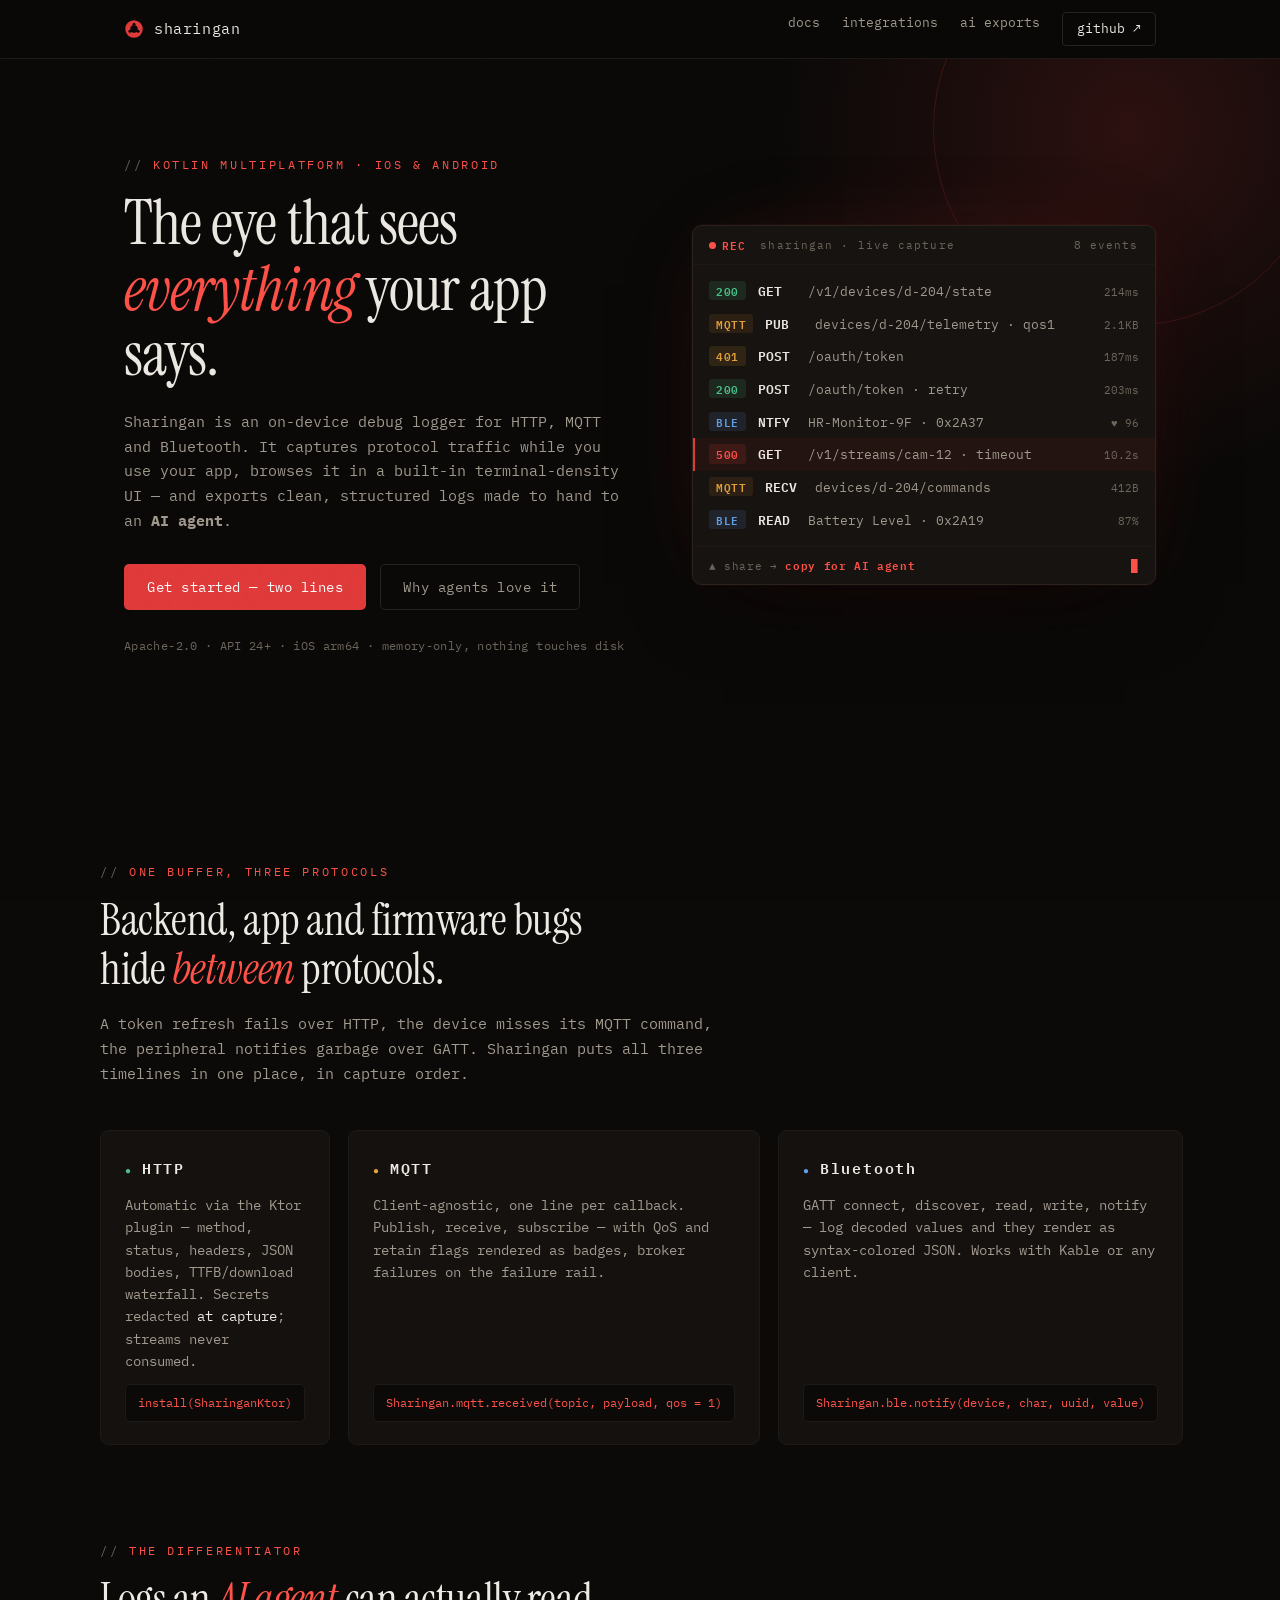
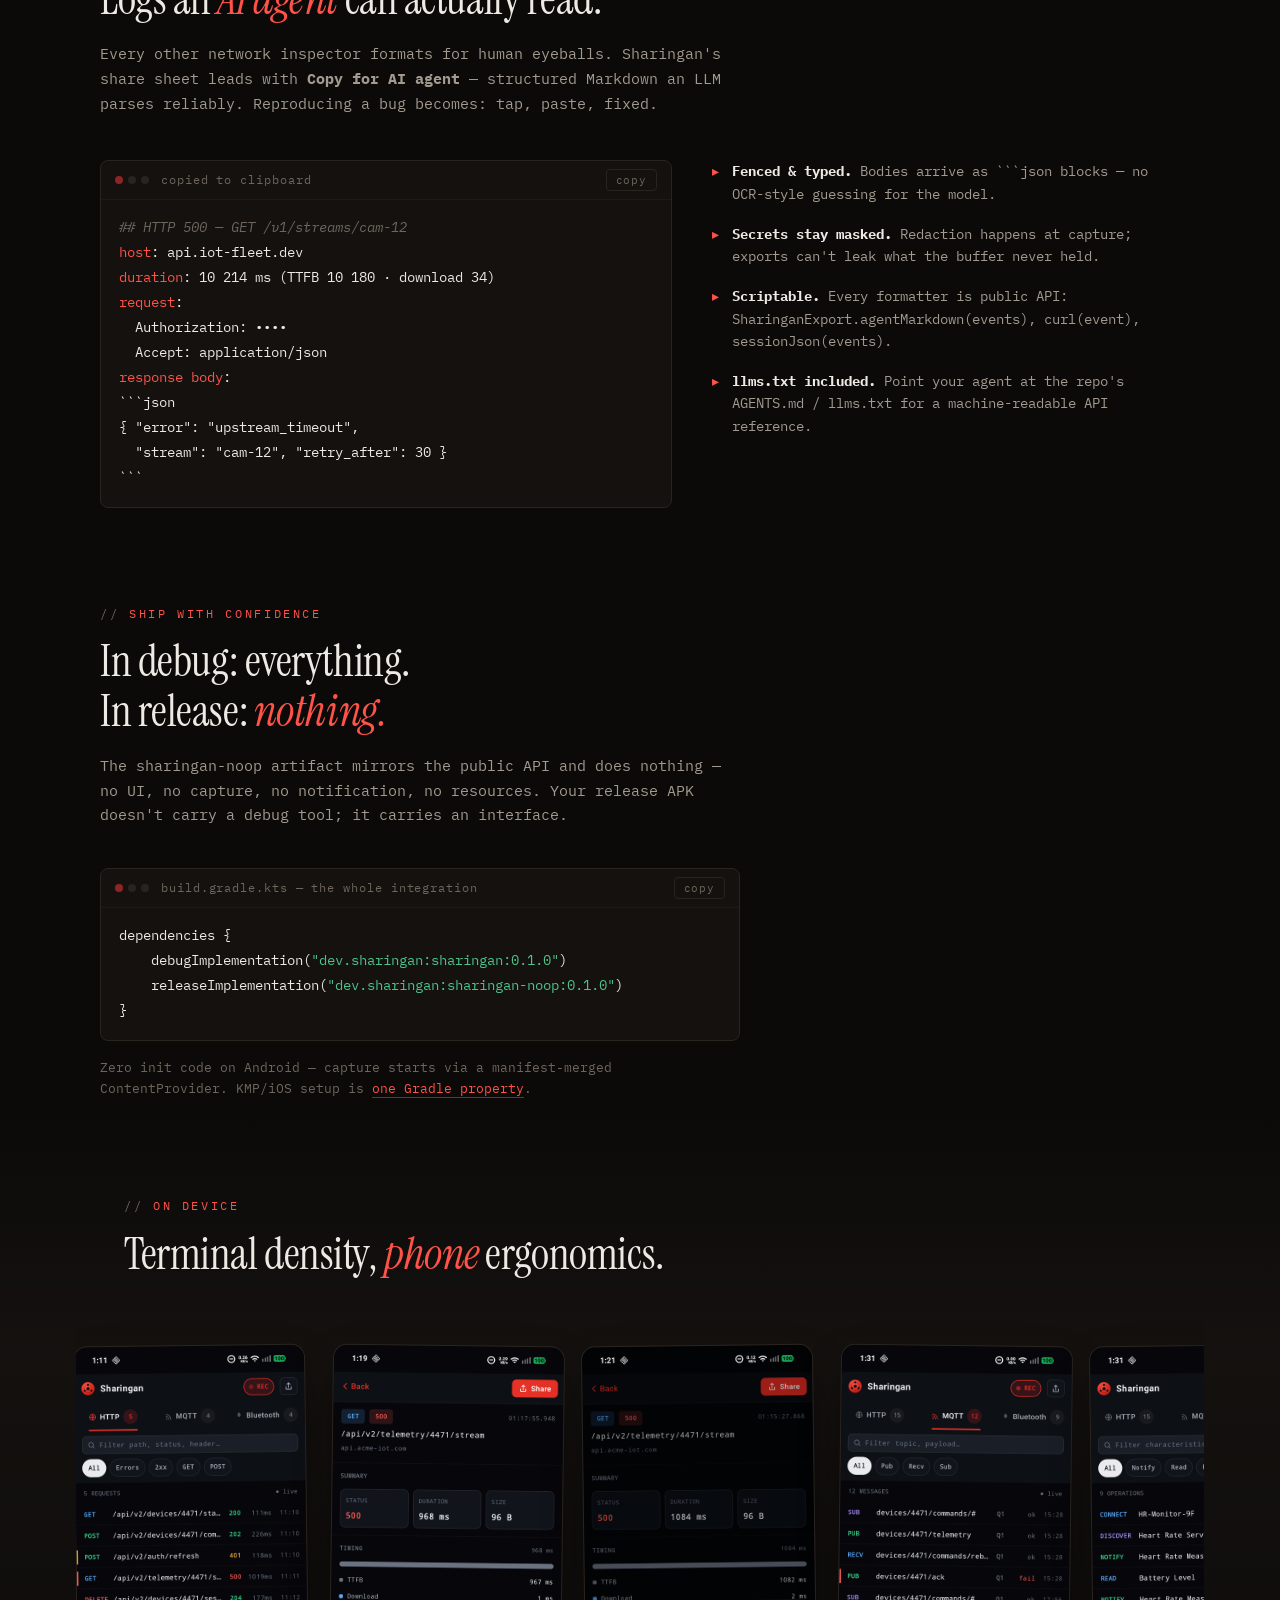
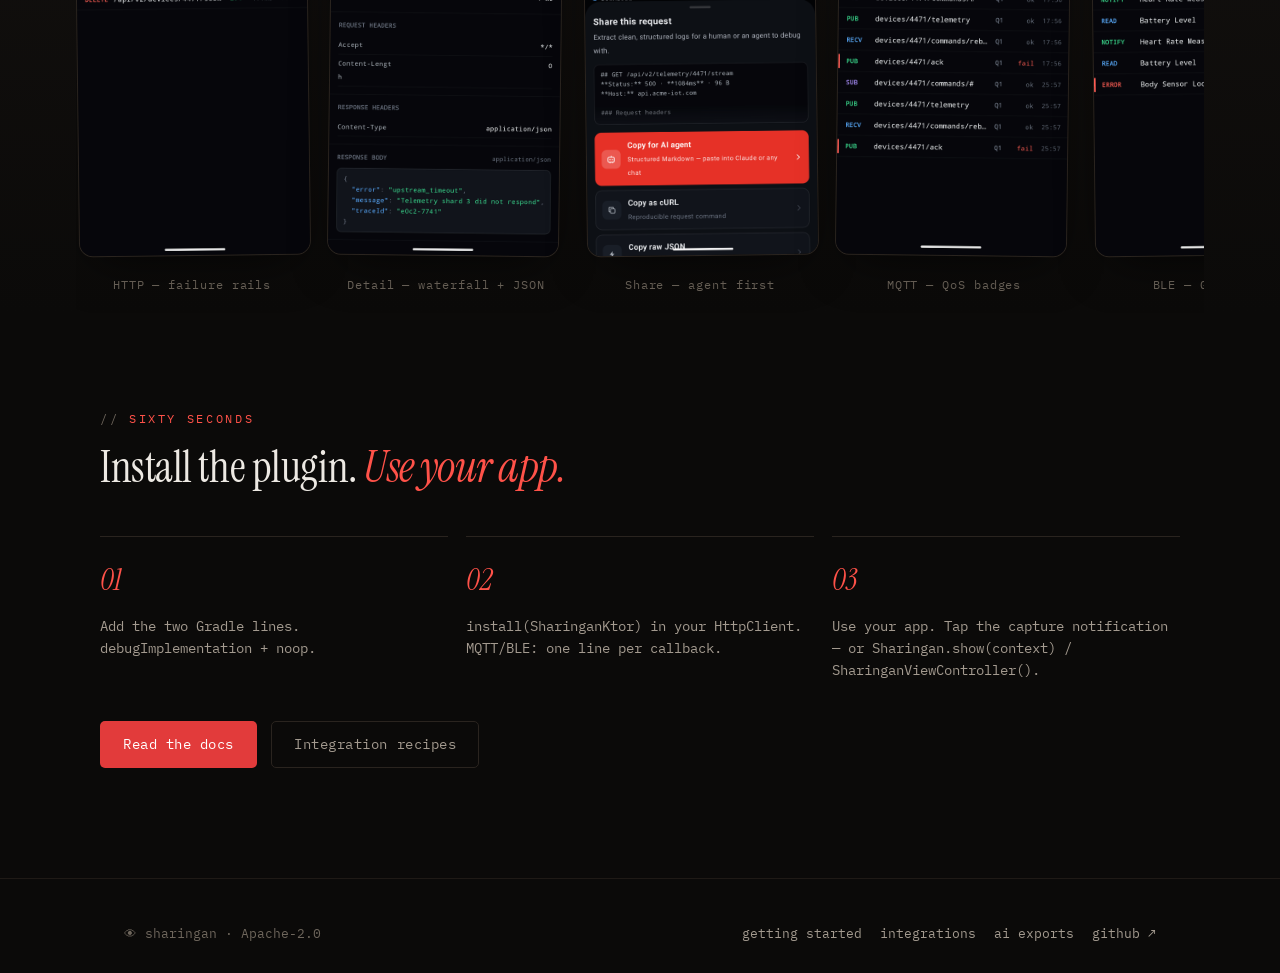
==== site/index.html @ 557c115a "Site: GitHub Pages developer site — landing page + docs (getting started, integrations, AI exports) " ====
<!DOCTYPE html>
<html lang="en">
<head>
<meta charset="UTF-8">
<meta name="viewport" content="width=device-width, initial-scale=1.0">
<title>Sharingan — see everything your app says. HTTP · MQTT · BLE logging for Kotlin Multiplatform</title>
<meta name="description" content="Sharingan is an on-device debug logger for Kotlin Multiplatform. Live HTTP, MQTT and Bluetooth capture on iOS & Android, with exports built for AI agents. Zero release impact.">
<link rel="preconnect" href="https://fonts.googleapis.com">
<link rel="preconnect" href="https://fonts.gstatic.com" crossorigin>
<link href="https://fonts.googleapis.com/css2?family=IBM+Plex+Mono:ital,wght@0,400;0,500;0,600;1,400&family=Instrument+Serif:ital@0;1&display=swap" rel="stylesheet">
<link rel="stylesheet" href="assets/style.css">
<link rel="stylesheet" href="assets/landing.css">
<link rel="icon" href="data:image/svg+xml,%3Csvg xmlns='http://www.w3.org/2000/svg' viewBox='0 0 32 32'%3E%3Ccircle cx='16' cy='16' r='14' fill='%23e23b3b'/%3E%3Ccircle cx='16' cy='16' r='6' fill='%230b0a09'/%3E%3Ccircle cx='16' cy='8.5' r='2.4' fill='%230b0a09'/%3E%3Ccircle cx='9.5' cy='19.5' r='2.4' fill='%230b0a09'/%3E%3Ccircle cx='22.5' cy='19.5' r='2.4' fill='%230b0a09'/%3E%3C/svg%3E">
</head>
<body>

<nav class="nav">
  <div class="nav-inner">
    <a class="nav-brand" href="index.html">
      <svg class="eye" viewBox="0 0 32 32" aria-hidden="true"><circle cx="16" cy="16" r="14" fill="#e23b3b"/><circle cx="16" cy="16" r="6" fill="#0b0a09"/><circle cx="16" cy="8.5" r="2.4" fill="#0b0a09"/><circle cx="9.5" cy="19.5" r="2.4" fill="#0b0a09"/><circle cx="22.5" cy="19.5" r="2.4" fill="#0b0a09"/></svg>
      sharingan
    </a>
    <div class="nav-links">
      <a href="docs/getting-started.html">docs</a>
      <a href="docs/integrations.html" class="hide-sm">integrations</a>
      <a href="docs/ai-exports.html" class="hide-sm">ai&nbsp;exports</a>
      <a class="nav-gh" href="https://github.com/mibrahimdev/Sharingan">github&nbsp;↗</a>
    </div>
  </div>
</nav>

<!-- ── hero ─────────────────────────────────────────────── -->
<header class="hero">
  <div class="hero-iris" aria-hidden="true"></div>
  <div class="wrap hero-grid">
    <div class="hero-copy">
      <p class="kicker reveal">kotlin multiplatform · ios &amp; android</p>
      <h1 class="reveal d1">The eye that sees<br><em>everything</em> your app says.</h1>
      <p class="lede reveal d2">
        Sharingan is an on-device debug logger for HTTP, MQTT and Bluetooth.
        It captures protocol traffic while you use your app, browses it in a
        built-in terminal-density UI — and exports clean, structured logs made
        to hand to an <strong>AI&nbsp;agent</strong>.
      </p>
      <div class="hero-cta reveal d3">
        <a class="btn btn-primary" href="docs/getting-started.html">Get started — two lines</a>
        <a class="btn btn-ghost" href="#agent">Why agents love it</a>
      </div>
      <p class="hero-meta reveal d4">Apache-2.0 · API 24+ · iOS arm64 · memory-only, nothing touches disk</p>
    </div>

    <!-- animated live-capture panel -->
    <div class="capture reveal d2" aria-hidden="true">
      <div class="capture-head">
        <span class="rec"><i></i>REC</span>
        <span class="capture-title">sharingan · live capture</span>
        <span class="capture-count" id="cap-count">0 events</span>
      </div>
      <div class="capture-body">
        <div class="row http"><span class="badge ok">200</span><span class="verb">GET</span><span class="path">/v1/devices/d-204/state</span><span class="ms">214ms</span></div>
        <div class="row mqtt"><span class="badge proto">MQTT</span><span class="verb">PUB</span><span class="path">devices/d-204/telemetry · qos1</span><span class="ms">2.1KB</span></div>
        <div class="row http"><span class="badge warn">401</span><span class="verb">POST</span><span class="path">/oauth/token</span><span class="ms">187ms</span></div>
        <div class="row http"><span class="badge ok">200</span><span class="verb">POST</span><span class="path">/oauth/token · retry</span><span class="ms">203ms</span></div>
        <div class="row ble"><span class="badge proto blue">BLE</span><span class="verb">NTFY</span><span class="path">HR-Monitor-9F · 0x2A37</span><span class="ms">♥ 96</span></div>
        <div class="row http err"><span class="badge bad">500</span><span class="verb">GET</span><span class="path">/v1/streams/cam-12 · timeout</span><span class="ms">10.2s</span></div>
        <div class="row mqtt"><span class="badge proto">MQTT</span><span class="verb">RECV</span><span class="path">devices/d-204/commands</span><span class="ms">412B</span></div>
        <div class="row ble"><span class="badge proto blue">BLE</span><span class="verb">READ</span><span class="path">Battery Level · 0x2A19</span><span class="ms">87%</span></div>
      </div>
      <div class="capture-foot">
        <span>▲ share → <b>copy for AI agent</b></span>
        <span class="caret">█</span>
      </div>
    </div>
  </div>
</header>

<!-- ── three protocols ──────────────────────────────────── -->
<section class="wrap section">
  <p class="kicker">one buffer, three protocols</p>
  <h2 class="display">Backend, app and firmware bugs<br>hide <em>between</em> protocols.</h2>
  <p class="lede">A token refresh fails over HTTP, the device misses its MQTT command, the
  peripheral notifies garbage over GATT. Sharingan puts all three timelines in one place,
  in capture order.</p>

  <div class="proto-grid">
    <article class="proto-card">
      <h3><span class="tick ok-t">●</span> HTTP</h3>
      <p>Automatic via the <code>Ktor</code> plugin — method, status, headers, JSON bodies,
      TTFB/download waterfall. Secrets redacted <em>at capture</em>; streams never consumed.</p>
      <code class="proto-snippet">install(SharinganKtor)</code>
    </article>
    <article class="proto-card">
      <h3><span class="tick warn-t">●</span> MQTT</h3>
      <p>Client-agnostic, one line per callback. Publish, receive, subscribe — with QoS
      and retain flags rendered as badges, broker failures on the failure rail.</p>
      <code class="proto-snippet">Sharingan.mqtt.received(topic, payload, qos = 1)</code>
    </article>
    <article class="proto-card">
      <h3><span class="tick info-t">●</span> Bluetooth</h3>
      <p>GATT connect, discover, read, write, notify — log decoded values and they render
      as syntax-colored JSON. Works with Kable or any client.</p>
      <code class="proto-snippet">Sharingan.ble.notify(device, char, uuid, value)</code>
    </article>
  </div>
</section>

<!-- ── agent section ────────────────────────────────────── -->
<section class="wrap section" id="agent">
  <p class="kicker">the differentiator</p>
  <h2 class="display">Logs an <em>AI agent</em> can actually read.</h2>
  <p class="lede">Every other network inspector formats for human eyeballs. Sharingan's
  share sheet leads with <strong>Copy for AI agent</strong> — structured Markdown an LLM
  parses reliably. Reproducing a bug becomes: tap, paste, fixed.</p>

  <div class="agent-grid">
    <div class="codeblock">
      <div class="cb-head"><div class="dots"><i></i><i></i><i></i></div>copied to clipboard<button class="cb-copy" data-copy="agent">copy</button></div>
      <pre id="copy-agent"><code><span class="c">## HTTP 500 — GET /v1/streams/cam-12</span>
<span class="k">host</span>: api.iot-fleet.dev
<span class="k">duration</span>: 10 214 ms (TTFB 10 180 · download 34)
<span class="k">request</span>:
  Authorization: ••••
  Accept: application/json
<span class="k">response body</span>:
```json
{ "error": "upstream_timeout",
  "stream": "cam-12", "retry_after": 30 }
```</code></pre>
    </div>
    <ul class="agent-points">
      <li><b>Fenced &amp; typed.</b> Bodies arrive as <code>```json</code> blocks — no OCR-style guessing for the model.</li>
      <li><b>Secrets stay masked.</b> Redaction happens at capture; exports can't leak what the buffer never held.</li>
      <li><b>Scriptable.</b> Every formatter is public API: <code>SharinganExport.agentMarkdown(events)</code>, <code>curl(event)</code>, <code>sessionJson(events)</code>.</li>
      <li><b>llms.txt included.</b> Point your agent at the repo's <code>AGENTS.md</code> / <code>llms.txt</code> for a machine-readable API reference.</li>
    </ul>
  </div>
</section>

<!-- ── zero release impact ──────────────────────────────── -->
<section class="wrap section">
  <p class="kicker">ship with confidence</p>
  <h2 class="display">In debug: everything.<br>In release: <em>nothing.</em></h2>
  <p class="lede">The <code>sharingan-noop</code> artifact mirrors the public API and does
  nothing — no UI, no capture, no notification, no resources. Your release APK doesn't
  carry a debug tool; it carries an interface.</p>

  <div class="codeblock noop-block">
    <div class="cb-head"><div class="dots"><i></i><i></i><i></i></div>build.gradle.kts — the whole integration<button class="cb-copy" data-copy="gradle">copy</button></div>
    <pre id="copy-gradle"><code>dependencies {
    debugImplementation(<span class="s">"dev.sharingan:sharingan:0.1.0"</span>)
    releaseImplementation(<span class="s">"dev.sharingan:sharingan-noop:0.1.0"</span>)
}</code></pre>
  </div>
  <p class="noop-note">Zero init code on Android — capture starts via a manifest-merged
  <code>ContentProvider</code>. KMP/iOS setup is <a href="docs/getting-started.html">one Gradle property</a>.</p>
</section>

<!-- ── screenshots ──────────────────────────────────────── -->
<section class="section gallery-section">
  <div class="wrap">
    <p class="kicker">on device</p>
    <h2 class="display">Terminal density, <em>phone</em> ergonomics.</h2>
  </div>
  <div class="gallery">
    <figure><img src="assets/screenshots/home-dark.png" loading="lazy" alt="HTTP tab — live list with failure rails"><figcaption>HTTP — failure rails</figcaption></figure>
    <figure><img src="assets/screenshots/detail-error.png" loading="lazy" alt="500 error detail with timing waterfall and JSON body"><figcaption>Detail — waterfall + JSON</figcaption></figure>
    <figure><img src="assets/screenshots/share-sheet.png" loading="lazy" alt="Share sheet with Copy for AI agent first"><figcaption>Share — agent first</figcaption></figure>
    <figure><img src="assets/screenshots/mqtt-dark.png" loading="lazy" alt="MQTT tab with QoS badges"><figcaption>MQTT — QoS badges</figcaption></figure>
    <figure><img src="assets/screenshots/ble-dark.png" loading="lazy" alt="Bluetooth tab with GATT operations"><figcaption>BLE — GATT ops</figcaption></figure>
    <figure><img src="assets/screenshots/home-light.png" loading="lazy" alt="Light mode home"><figcaption>Light — follows system</figcaption></figure>
  </div>
</section>

<!-- ── quickstart strip ─────────────────────────────────── -->
<section class="wrap section quickstart">
  <p class="kicker">sixty seconds</p>
  <h2 class="display">Install the plugin. <em>Use your app.</em></h2>
  <div class="qs-steps">
    <div class="qs-step"><span class="qs-n">01</span><p>Add the two Gradle lines.<br><code>debugImplementation</code> + noop.</p></div>
    <div class="qs-step"><span class="qs-n">02</span><p><code>install(SharinganKtor)</code> in your HttpClient. MQTT/BLE: one line per callback.</p></div>
    <div class="qs-step"><span class="qs-n">03</span><p>Use your app. Tap the capture notification — or <code>Sharingan.show(context)</code> / <code>SharinganViewController()</code>.</p></div>
  </div>
  <div class="hero-cta">
    <a class="btn btn-primary" href="docs/getting-started.html">Read the docs</a>
    <a class="btn btn-ghost" href="docs/integrations.html">Integration recipes</a>
  </div>
</section>

<footer>
  <div class="wrap">
    <span>👁 sharingan · Apache-2.0</span>
    <span class="spacer"></span>
    <a href="docs/getting-started.html">getting started</a>
    <a href="docs/integrations.html">integrations</a>
    <a href="docs/ai-exports.html">ai exports</a>
    <a href="https://github.com/mibrahimdev/Sharingan">github ↗</a>
  </div>
</footer>

<script src="assets/site.js" defer></script>
</body>
</html>
---- site/assets/style.css ----
/* ─────────────────────────────────────────────────────────────
   Sharingan site — terminal-noir, crimson eye.
   Display: Instrument Serif · Mono: IBM Plex Mono
   ───────────────────────────────────────────────────────────── */

:root {
  --bg: #0b0a09;
  --bg-raised: #14110f;
  --bg-panel: #181411;
  --line: #2a241f;
  --line-soft: #1f1a16;
  --ink: #ede9e3;
  --ink-dim: #a39a8f;
  --ink-faint: #6e665c;
  --crimson: #e23b3b;
  --crimson-bright: #ff5249;
  --crimson-dim: #8f2424;
  --ok: #4cc38a;
  --warn: #e5a13b;
  --info: #62a0ea;
  --mono: "IBM Plex Mono", ui-monospace, "SF Mono", Menlo, monospace;
  --serif: "Instrument Serif", Georgia, serif;
  --maxw: 1080px;
}

* { margin: 0; padding: 0; box-sizing: border-box; }

html { scroll-behavior: smooth; }

body {
  background: var(--bg);
  color: var(--ink);
  font-family: var(--mono);
  font-size: 15px;
  line-height: 1.65;
  -webkit-font-smoothing: antialiased;
  overflow-x: hidden;
}

/* grain overlay */
body::before {
  content: "";
  position: fixed;
  inset: 0;
  pointer-events: none;
  z-index: 2000;
  opacity: 0.5;
  background-image: url("data:image/svg+xml,%3Csvg viewBox='0 0 200 200' xmlns='http://www.w3.org/2000/svg'%3E%3Cfilter id='n'%3E%3CfeTurbulence type='fractalNoise' baseFrequency='0.9' numOctaves='2'/%3E%3CfeColorMatrix values='0 0 0 0 0 0 0 0 0 0 0 0 0 0 0 0 0 0 0.04 0'/%3E%3C/filter%3E%3Crect width='100%25' height='100%25' filter='url(%23n)'/%3E%3C/svg%3E");
}

::selection { background: var(--crimson-dim); color: var(--ink); }

a { color: inherit; text-decoration: none; }

/* ── nav ─────────────────────────────────────────────────── */
.nav {
  position: sticky;
  top: 0;
  z-index: 100;
  border-bottom: 1px solid var(--line-soft);
  background: color-mix(in srgb, var(--bg) 82%, transparent);
  backdrop-filter: blur(12px);
}
.nav-inner {
  max-width: var(--maxw);
  margin: 0 auto;
  padding: 0 24px;
  height: 58px;
  display: flex;
  align-items: center;
  gap: 28px;
}
.nav-brand {
  display: flex;
  align-items: center;
  gap: 10px;
  font-size: 15px;
  letter-spacing: 0.04em;
  color: var(--ink);
}
.nav-brand .eye { width: 20px; height: 20px; }
.nav-links {
  display: flex;
  gap: 22px;
  margin-left: auto;
  font-size: 13px;
  color: var(--ink-dim);
}
.nav-links a { transition: color 0.15s; }
.nav-links a:hover, .nav-links a.active { color: var(--crimson-bright); }
.nav-gh {
  border: 1px solid var(--line);
  padding: 5px 14px;
  border-radius: 4px;
  color: var(--ink);
  transition: border-color 0.15s, color 0.15s;
}
.nav-gh:hover { border-color: var(--crimson); color: var(--crimson-bright); }

/* ── shared bits ─────────────────────────────────────────── */
.wrap { max-width: var(--maxw); margin: 0 auto; padding: 0 24px; }

.kicker {
  font-size: 12px;
  letter-spacing: 0.22em;
  text-transform: uppercase;
  color: var(--crimson-bright);
}
.kicker::before { content: "// "; color: var(--ink-faint); }

h2.display {
  font-family: var(--serif);
  font-weight: 400;
  font-size: clamp(30px, 4.6vw, 44px);
  line-height: 1.12;
  letter-spacing: -0.01em;
  margin: 14px 0 18px;
}
h2.display em { color: var(--crimson-bright); font-style: italic; }

.lede { color: var(--ink-dim); max-width: 640px; }

code { font-family: var(--mono); }

.codeblock {
  background: var(--bg-raised);
  border: 1px solid var(--line);
  border-radius: 8px;
  overflow: hidden;
  font-size: 13.5px;
}
.codeblock .cb-head {
  display: flex;
  align-items: center;
  padding: 8px 14px;
  border-bottom: 1px solid var(--line-soft);
  color: var(--ink-faint);
  font-size: 11.5px;
  letter-spacing: 0.08em;
}
.codeblock .cb-head .dots { display: flex; gap: 5px; margin-right: 12px; }
.codeblock .cb-head .dots i {
  width: 8px; height: 8px; border-radius: 50%;
  background: var(--line); display: block;
}
.codeblock .cb-head .dots i:first-child { background: var(--crimson-dim); }
.codeblock pre {
  padding: 16px 18px;
  overflow-x: auto;
  line-height: 1.7;
}
.cb-copy {
  margin-left: auto;
  background: none;
  border: 1px solid var(--line);
  border-radius: 4px;
  color: var(--ink-faint);
  font-family: var(--mono);
  font-size: 10.5px;
  letter-spacing: 0.08em;
  padding: 3px 9px;
  cursor: pointer;
  transition: color .15s, border-color .15s;
}
.cb-copy:hover { color: var(--crimson-bright); border-color: var(--crimson); }

/* syntax tints */
.k { color: var(--crimson-bright); }            /* keyword */
.f { color: var(--info); }                      /* function/type */
.s { color: var(--ok); }                        /* string */
.c { color: var(--ink-faint); font-style: italic; } /* comment */
.n { color: var(--warn); }                      /* number/const */

/* ── buttons ─────────────────────────────────────────────── */
.btn {
  display: inline-flex;
  align-items: center;
  gap: 9px;
  font-family: var(--mono);
  font-size: 13.5px;
  letter-spacing: 0.04em;
  padding: 11px 22px;
  border-radius: 5px;
  border: 1px solid transparent;
  cursor: pointer;
  transition: transform .15s, box-shadow .15s, border-color .15s, background .15s;
}
.btn-primary {
  background: var(--crimson);
  color: #fff;
  box-shadow: 0 0 0 0 rgba(226, 59, 59, 0.35);
}
.btn-primary:hover {
  background: var(--crimson-bright);
  transform: translateY(-1px);
  box-shadow: 0 6px 24px -6px rgba(226, 59, 59, 0.55);
}
.btn-ghost {
  border-color: var(--line);
  color: var(--ink-dim);
}
.btn-ghost:hover { border-color: var(--crimson); color: var(--ink); }

/* ── footer ──────────────────────────────────────────────── */
footer {
  border-top: 1px solid var(--line-soft);
  margin-top: 110px;
  padding: 44px 0 60px;
  color: var(--ink-faint);
  font-size: 12.5px;
}
footer .wrap { display: flex; flex-wrap: wrap; gap: 18px; align-items: center; }
footer a { color: var(--ink-dim); }
footer a:hover { color: var(--crimson-bright); }
footer .spacer { flex: 1; }

/* ── reveal animation ────────────────────────────────────── */
@media (prefers-reduced-motion: no-preference) {
  .reveal {
    opacity: 0;
    transform: translateY(18px);
    animation: rise 0.7s cubic-bezier(0.2, 0.7, 0.2, 1) forwards;
  }
  .reveal.d1 { animation-delay: 0.08s; }
  .reveal.d2 { animation-delay: 0.16s; }
  .reveal.d3 { animation-delay: 0.26s; }
  .reveal.d4 { animation-delay: 0.38s; }
  @keyframes rise { to { opacity: 1; transform: none; } }
}

@media (max-width: 720px) {
  .nav-links { gap: 14px; }
  .nav-links a.hide-sm { display: none; }
}
---- site/assets/landing.css ----
/* ── landing-only styles ─────────────────────────────────── */

/* hero */
.hero {
  position: relative;
  padding: 96px 0 110px;
  overflow: hidden;
}
.hero-iris {
  position: absolute;
  top: -340px;
  right: -260px;
  width: 820px;
  height: 820px;
  border-radius: 50%;
  background:
    radial-gradient(circle at center,
      rgba(226, 59, 59, 0.16) 0%,
      rgba(226, 59, 59, 0.07) 32%,
      transparent 62%);
  pointer-events: none;
}
.hero-iris::after {
  content: "";
  position: absolute;
  inset: 26%;
  border-radius: 50%;
  border: 1px solid rgba(226, 59, 59, 0.18);
  animation: iris 9s ease-in-out infinite;
}
@keyframes iris {
  0%, 100% { transform: scale(1); opacity: 0.6; }
  50% { transform: scale(1.12); opacity: 0.25; }
}

.hero-grid {
  display: grid;
  grid-template-columns: minmax(0, 1.05fr) minmax(0, 0.95fr);
  gap: 56px;
  align-items: center;
  position: relative;
}
.hero h1 {
  font-family: var(--serif);
  font-weight: 400;
  font-size: clamp(40px, 5.6vw, 62px);
  line-height: 1.06;
  letter-spacing: -0.015em;
  margin: 16px 0 22px;
}
.hero h1 em { color: var(--crimson-bright); }
.hero-cta { display: flex; gap: 14px; flex-wrap: wrap; margin-top: 30px; }
.hero-meta { margin-top: 26px; font-size: 12px; color: var(--ink-faint); letter-spacing: 0.03em; }

/* capture panel */
.capture {
  background: var(--bg-panel);
  border: 1px solid var(--line);
  border-radius: 10px;
  box-shadow:
    0 30px 80px -30px rgba(0, 0, 0, 0.8),
    0 0 0 1px rgba(226, 59, 59, 0.05),
    0 0 90px -40px rgba(226, 59, 59, 0.35);
  font-size: 12.5px;
  transform: rotate(0.6deg);
}
.capture-head {
  display: flex;
  align-items: center;
  gap: 14px;
  padding: 10px 16px;
  border-bottom: 1px solid var(--line-soft);
  color: var(--ink-faint);
  font-size: 11px;
  letter-spacing: 0.1em;
}
.rec { color: var(--crimson-bright); display: flex; align-items: center; gap: 6px; font-weight: 600; }
.rec i {
  width: 7px; height: 7px; border-radius: 50%;
  background: var(--crimson-bright);
  animation: blink 1.4s steps(1) infinite;
}
@keyframes blink { 50% { opacity: 0.2; } }
.capture-count { margin-left: auto; }

.capture-body { padding: 10px 0; }
.row {
  display: flex;
  align-items: baseline;
  gap: 12px;
  padding: 6px 16px;
  opacity: 0;
  animation: logrow 0.45s ease-out forwards;
  white-space: nowrap;
}
.row:nth-child(1) { animation-delay: 0.7s; }
.row:nth-child(2) { animation-delay: 1.3s; }
.row:nth-child(3) { animation-delay: 1.9s; }
.row:nth-child(4) { animation-delay: 2.5s; }
.row:nth-child(5) { animation-delay: 3.1s; }
.row:nth-child(6) { animation-delay: 3.8s; }
.row:nth-child(7) { animation-delay: 4.5s; }
.row:nth-child(8) { animation-delay: 5.1s; }
@keyframes logrow {
  from { opacity: 0; transform: translateX(-8px); }
  to { opacity: 1; transform: none; }
}
@media (prefers-reduced-motion: reduce) {
  .row { animation: none; opacity: 1; }
  .rec i { animation: none; }
}
.row.err { background: rgba(226, 59, 59, 0.06); box-shadow: inset 2px 0 0 var(--crimson); }
.badge {
  font-size: 10.5px;
  font-weight: 600;
  padding: 1px 7px;
  border-radius: 3px;
  letter-spacing: 0.05em;
}
.badge.ok   { color: var(--ok); background: rgba(76, 195, 138, 0.12); }
.badge.warn { color: var(--warn); background: rgba(229, 161, 59, 0.12); }
.badge.bad  { color: var(--crimson-bright); background: rgba(226, 59, 59, 0.14); }
.badge.proto { color: var(--warn); background: rgba(229, 161, 59, 0.1); }
.badge.proto.blue { color: var(--info); background: rgba(98, 160, 234, 0.12); }
.verb { color: var(--ink); font-weight: 600; min-width: 38px; }
.path { color: var(--ink-dim); overflow: hidden; text-overflow: ellipsis; flex: 1; }
.ms { color: var(--ink-faint); font-size: 11px; }

.capture-foot {
  display: flex;
  justify-content: space-between;
  padding: 9px 16px;
  border-top: 1px solid var(--line-soft);
  color: var(--ink-faint);
  font-size: 11px;
  letter-spacing: 0.06em;
}
.capture-foot b { color: var(--crimson-bright); font-weight: 600; }
.caret { animation: blink 1.1s steps(1) infinite; color: var(--crimson-bright); }

/* sections */
.section { padding: 96px 0 0; }

/* protocol cards */
.proto-grid {
  display: grid;
  grid-template-columns: repeat(3, 1fr);
  gap: 18px;
  margin-top: 44px;
}
.proto-card {
  background: var(--bg-raised);
  border: 1px solid var(--line-soft);
  border-radius: 9px;
  padding: 26px 24px 22px;
  display: flex;
  flex-direction: column;
  gap: 12px;
  transition: border-color 0.2s, transform 0.2s;
}
.proto-card:hover { border-color: var(--crimson-dim); transform: translateY(-3px); }
.proto-card h3 {
  font-size: 15px;
  font-weight: 600;
  letter-spacing: 0.12em;
  display: flex; gap: 9px; align-items: center;
}
.tick { font-size: 10px; }
.ok-t { color: var(--ok); } .warn-t { color: var(--warn); } .info-t { color: var(--info); }
.proto-card p { color: var(--ink-dim); font-size: 13.5px; flex: 1; }
.proto-card p em { color: var(--ink); font-style: normal; }
.proto-snippet {
  display: block;
  font-size: 12px;
  color: var(--crimson-bright);
  background: var(--bg);
  border: 1px solid var(--line-soft);
  border-radius: 5px;
  padding: 8px 12px;
  overflow-x: auto;
  white-space: nowrap;
}

/* agent section */
.agent-grid {
  display: grid;
  grid-template-columns: minmax(0, 1.1fr) minmax(0, 0.9fr);
  gap: 40px;
  margin-top: 44px;
  align-items: start;
}
.agent-points {
  list-style: none;
  display: flex;
  flex-direction: column;
  gap: 18px;
  font-size: 13.5px;
  color: var(--ink-dim);
}
.agent-points li { padding-left: 20px; position: relative; }
.agent-points li::before {
  content: "▸";
  position: absolute; left: 0;
  color: var(--crimson-bright);
}
.agent-points b { color: var(--ink); }

/* noop */
.noop-block { margin-top: 40px; max-width: 640px; }
.noop-note { margin-top: 16px; font-size: 13px; color: var(--ink-faint); max-width: 640px; }
.noop-note a { color: var(--crimson-bright); border-bottom: 1px solid var(--crimson-dim); }

/* gallery */
.gallery-section { background: linear-gradient(var(--bg), var(--bg-raised) 30%, var(--bg)); }
.gallery {
  display: flex;
  gap: 22px;
  overflow-x: auto;
  padding: 48px 24px 18px;
  max-width: calc(var(--maxw) + 48px);
  margin: 0 auto;
  scroll-snap-type: x mandatory;
  scrollbar-width: thin;
  scrollbar-color: var(--line) transparent;
}
.gallery figure { scroll-snap-align: start; flex: 0 0 232px; }
.gallery img {
  width: 100%;
  border-radius: 14px;
  border: 1px solid var(--line);
  box-shadow: 0 18px 50px -18px rgba(0, 0, 0, 0.7);
  transition: transform 0.25s, box-shadow 0.25s;
}
.gallery figure:nth-child(odd) img { transform: rotate(-0.7deg); }
.gallery figure:nth-child(even) img { transform: rotate(0.7deg); }
.gallery img:hover {
  transform: rotate(0deg) translateY(-6px);
  box-shadow: 0 24px 60px -16px rgba(226, 59, 59, 0.25);
}
.gallery figcaption {
  text-align: center;
  margin-top: 12px;
  font-size: 11.5px;
  letter-spacing: 0.08em;
  color: var(--ink-faint);
}

/* quickstart */
.qs-steps {
  display: grid;
  grid-template-columns: repeat(3, 1fr);
  gap: 18px;
  margin: 44px 0 40px;
}
.qs-step {
  border-top: 1px solid var(--line);
  padding-top: 18px;
  font-size: 13.5px;
  color: var(--ink-dim);
}
.qs-n {
  font-family: var(--serif);
  font-style: italic;
  font-size: 30px;
  color: var(--crimson-bright);
  display: block;
  margin-bottom: 10px;
}

@media (max-width: 880px) {
  .hero { padding: 64px 0 70px; }
  .hero-grid { grid-template-columns: 1fr; gap: 44px; }
  .capture { transform: none; }
  .proto-grid, .qs-steps { grid-template-columns: 1fr; }
  .agent-grid { grid-template-columns: 1fr; }
}
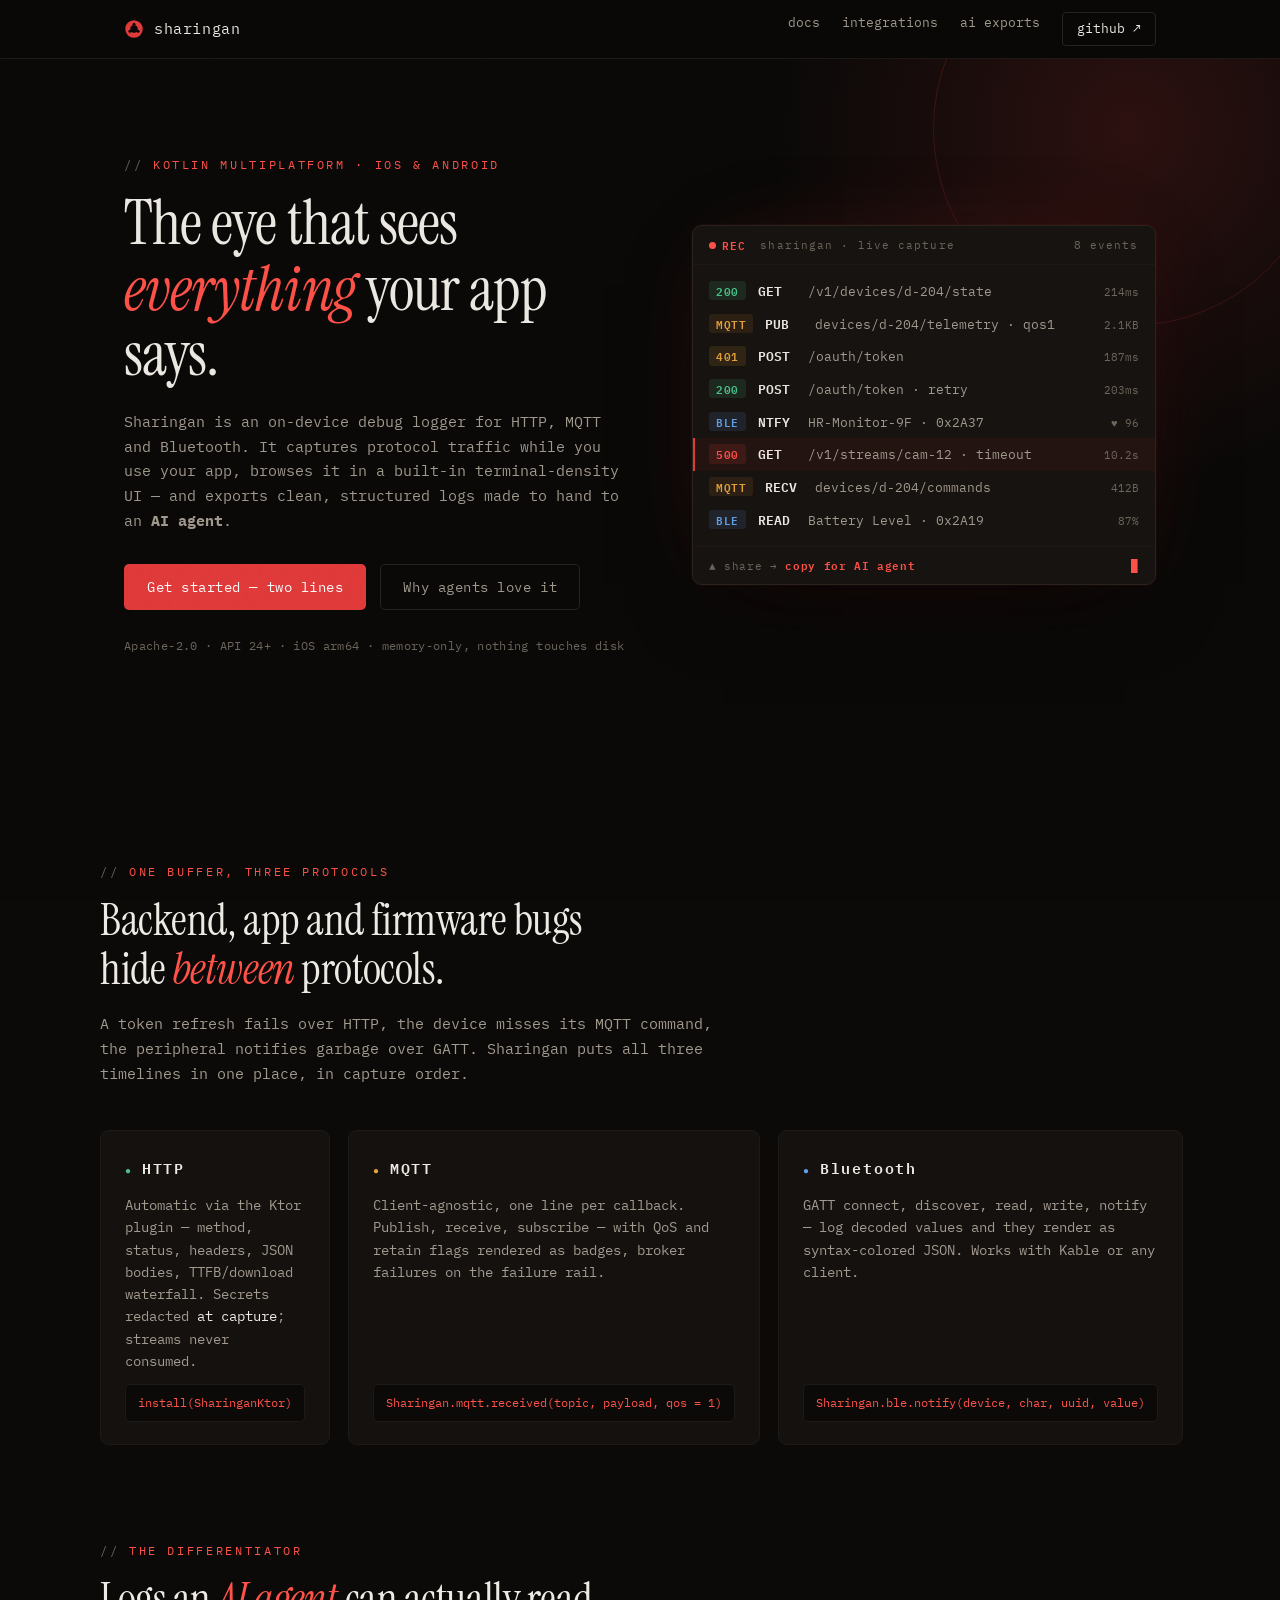
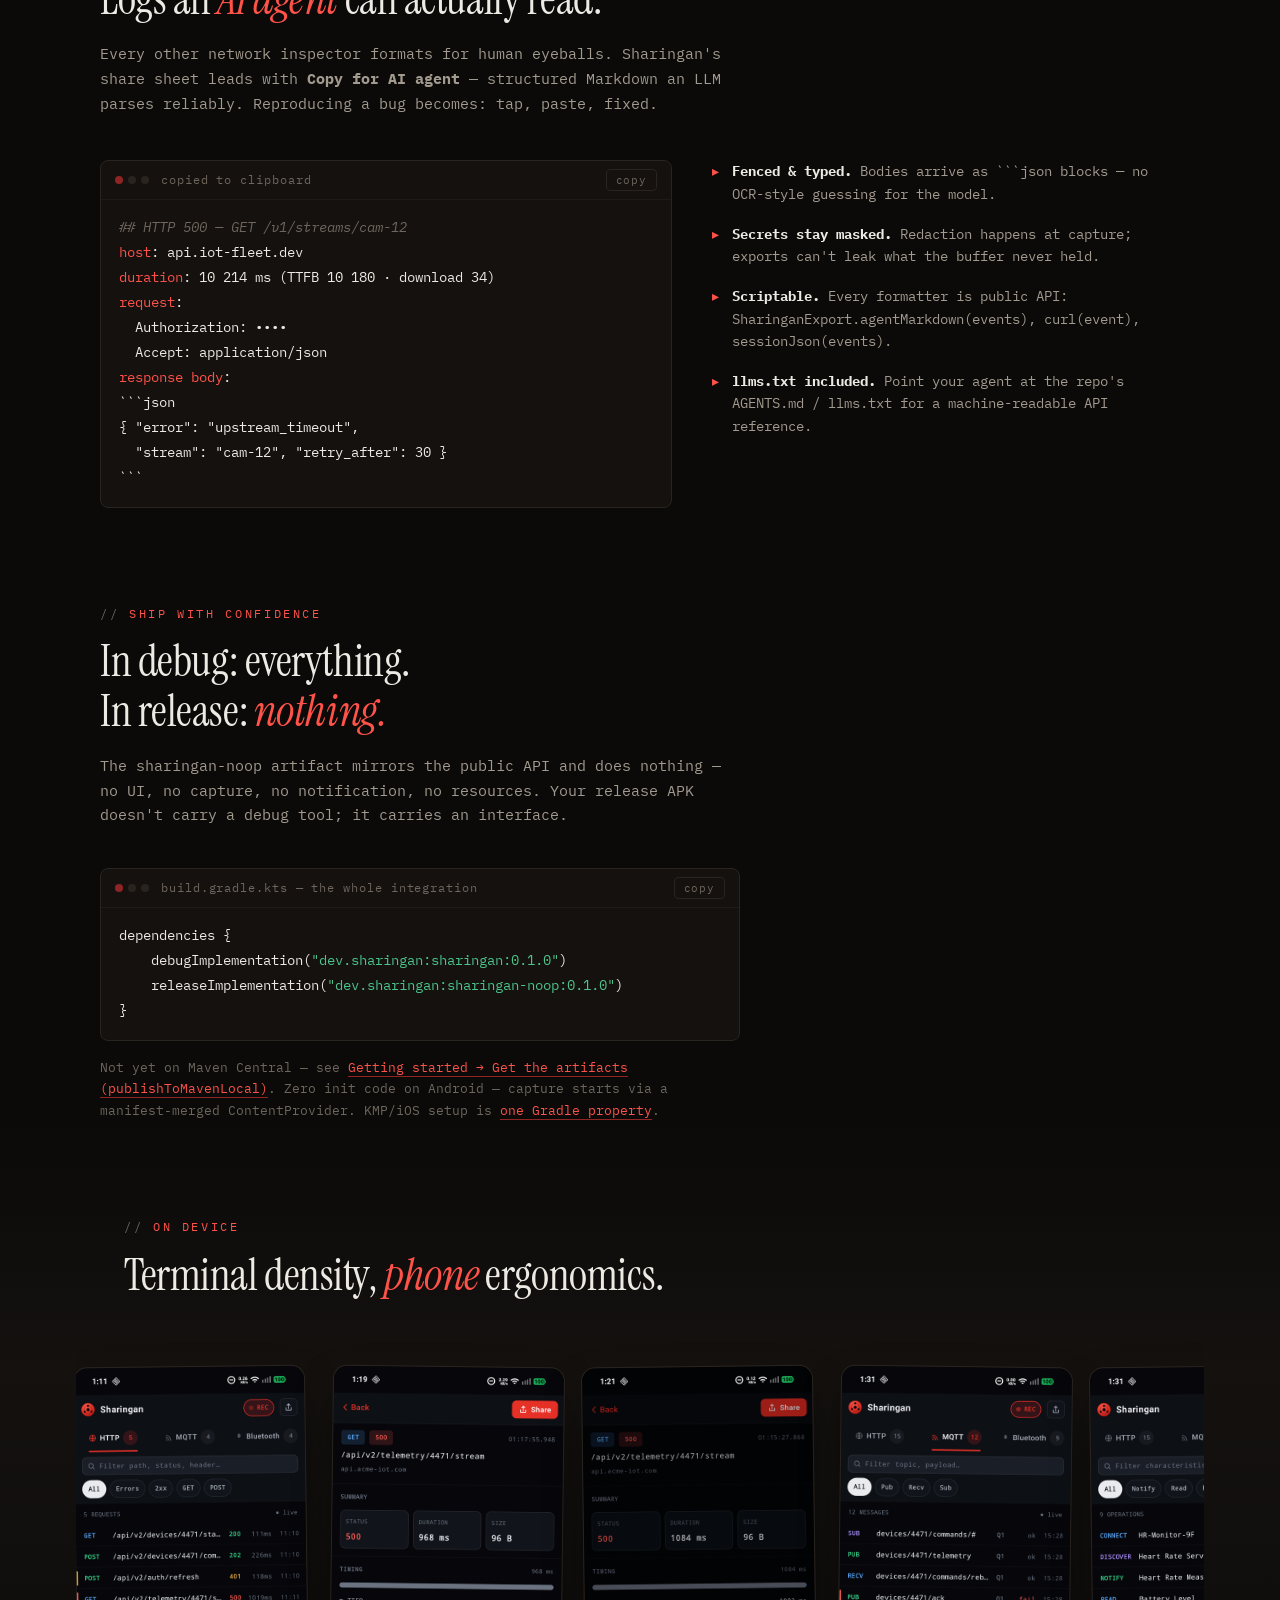
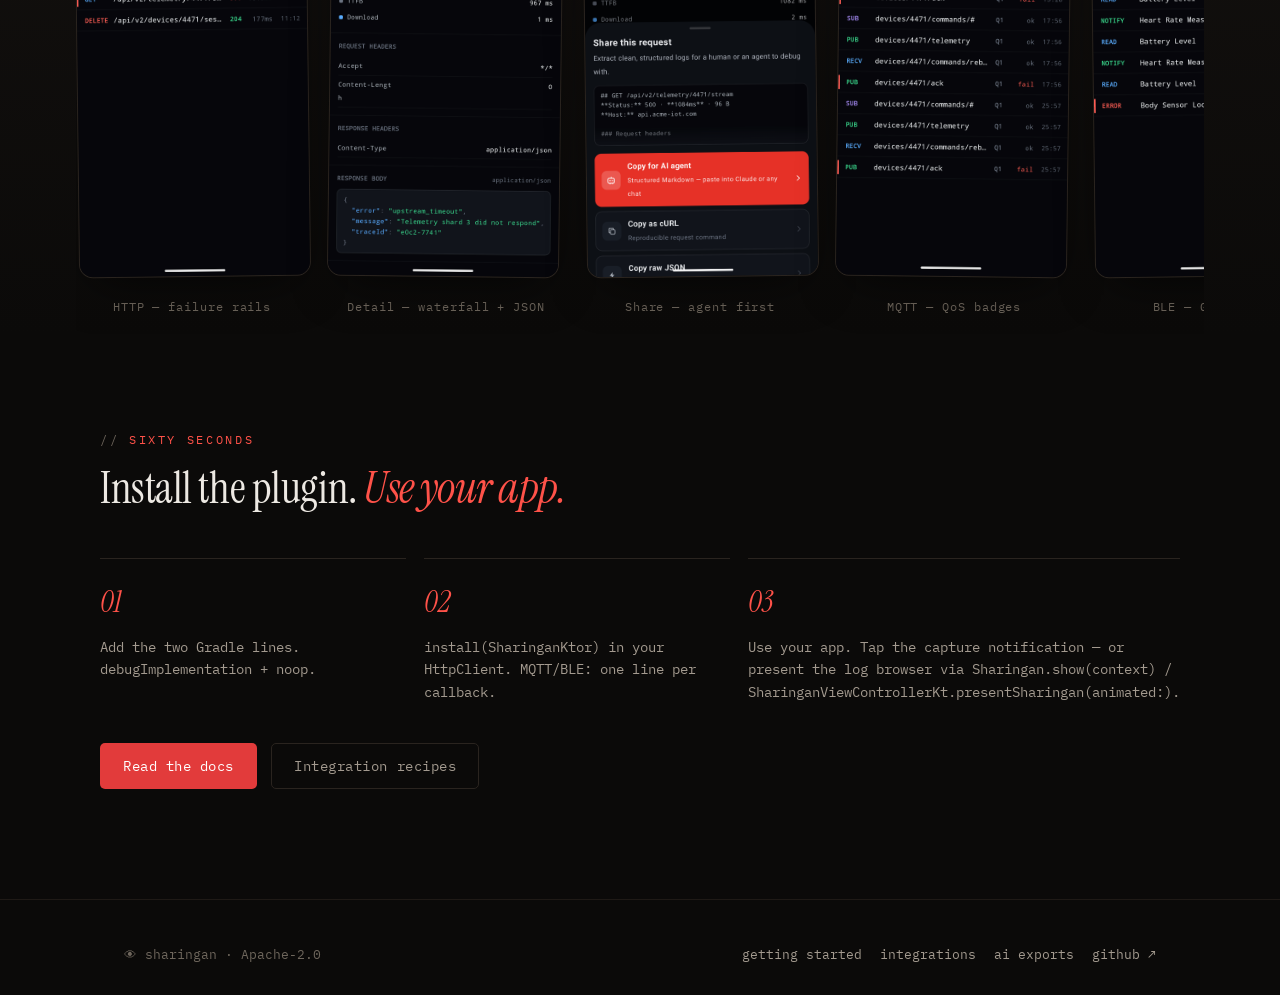
==== commit bd89bf00: "Docs review fixes: site parity with README (lean-module note, embed-phase how-to), AGP 8.13.2, landi" ====
--- a/site/index.html
+++ b/site/index.html
@@ -151,7 +151,7 @@
     releaseImplementation(<span class="s">"dev.sharingan:sharingan-noop:0.1.0"</span>)
 }</code></pre>
   </div>
-  <p class="noop-note">Zero init code on Android — capture starts via a manifest-merged
+  <p class="noop-note">Not yet on Maven Central — see <a href="docs/getting-started.html#install">Getting started → Get the artifacts (publishToMavenLocal)</a>. Zero init code on Android — capture starts via a manifest-merged
   <code>ContentProvider</code>. KMP/iOS setup is <a href="docs/getting-started.html">one Gradle property</a>.</p>
 </section>
 
@@ -178,7 +178,7 @@
   <div class="qs-steps">
     <div class="qs-step"><span class="qs-n">01</span><p>Add the two Gradle lines.<br><code>debugImplementation</code> + noop.</p></div>
     <div class="qs-step"><span class="qs-n">02</span><p><code>install(SharinganKtor)</code> in your HttpClient. MQTT/BLE: one line per callback.</p></div>
-    <div class="qs-step"><span class="qs-n">03</span><p>Use your app. Tap the capture notification — or <code>Sharingan.show(context)</code> / <code>SharinganViewController()</code>.</p></div>
+    <div class="qs-step"><span class="qs-n">03</span><p>Use your app. Tap the capture notification — or present the log browser via <code>Sharingan.show(context)</code> / <code>SharinganViewControllerKt.presentSharingan(animated:)</code>.</p></div>
   </div>
   <div class="hero-cta">
     <a class="btn btn-primary" href="docs/getting-started.html">Read the docs</a>
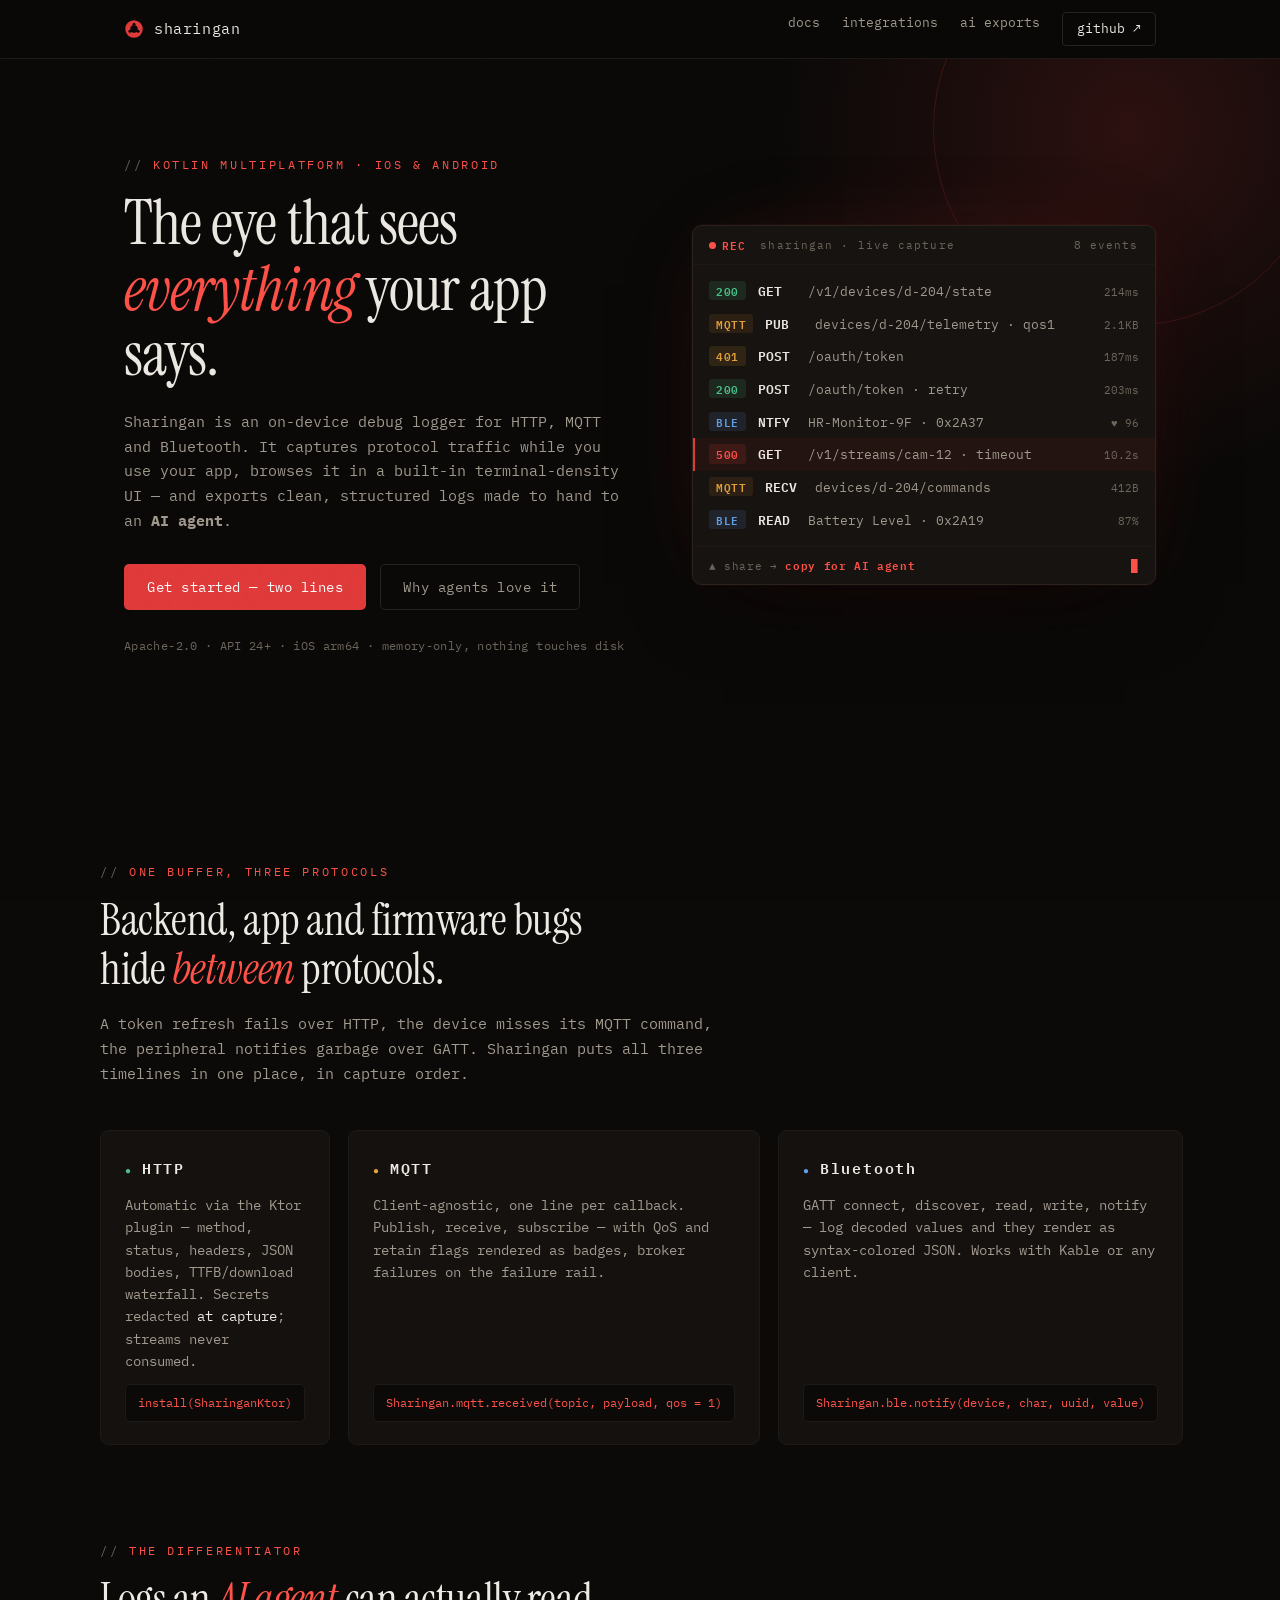
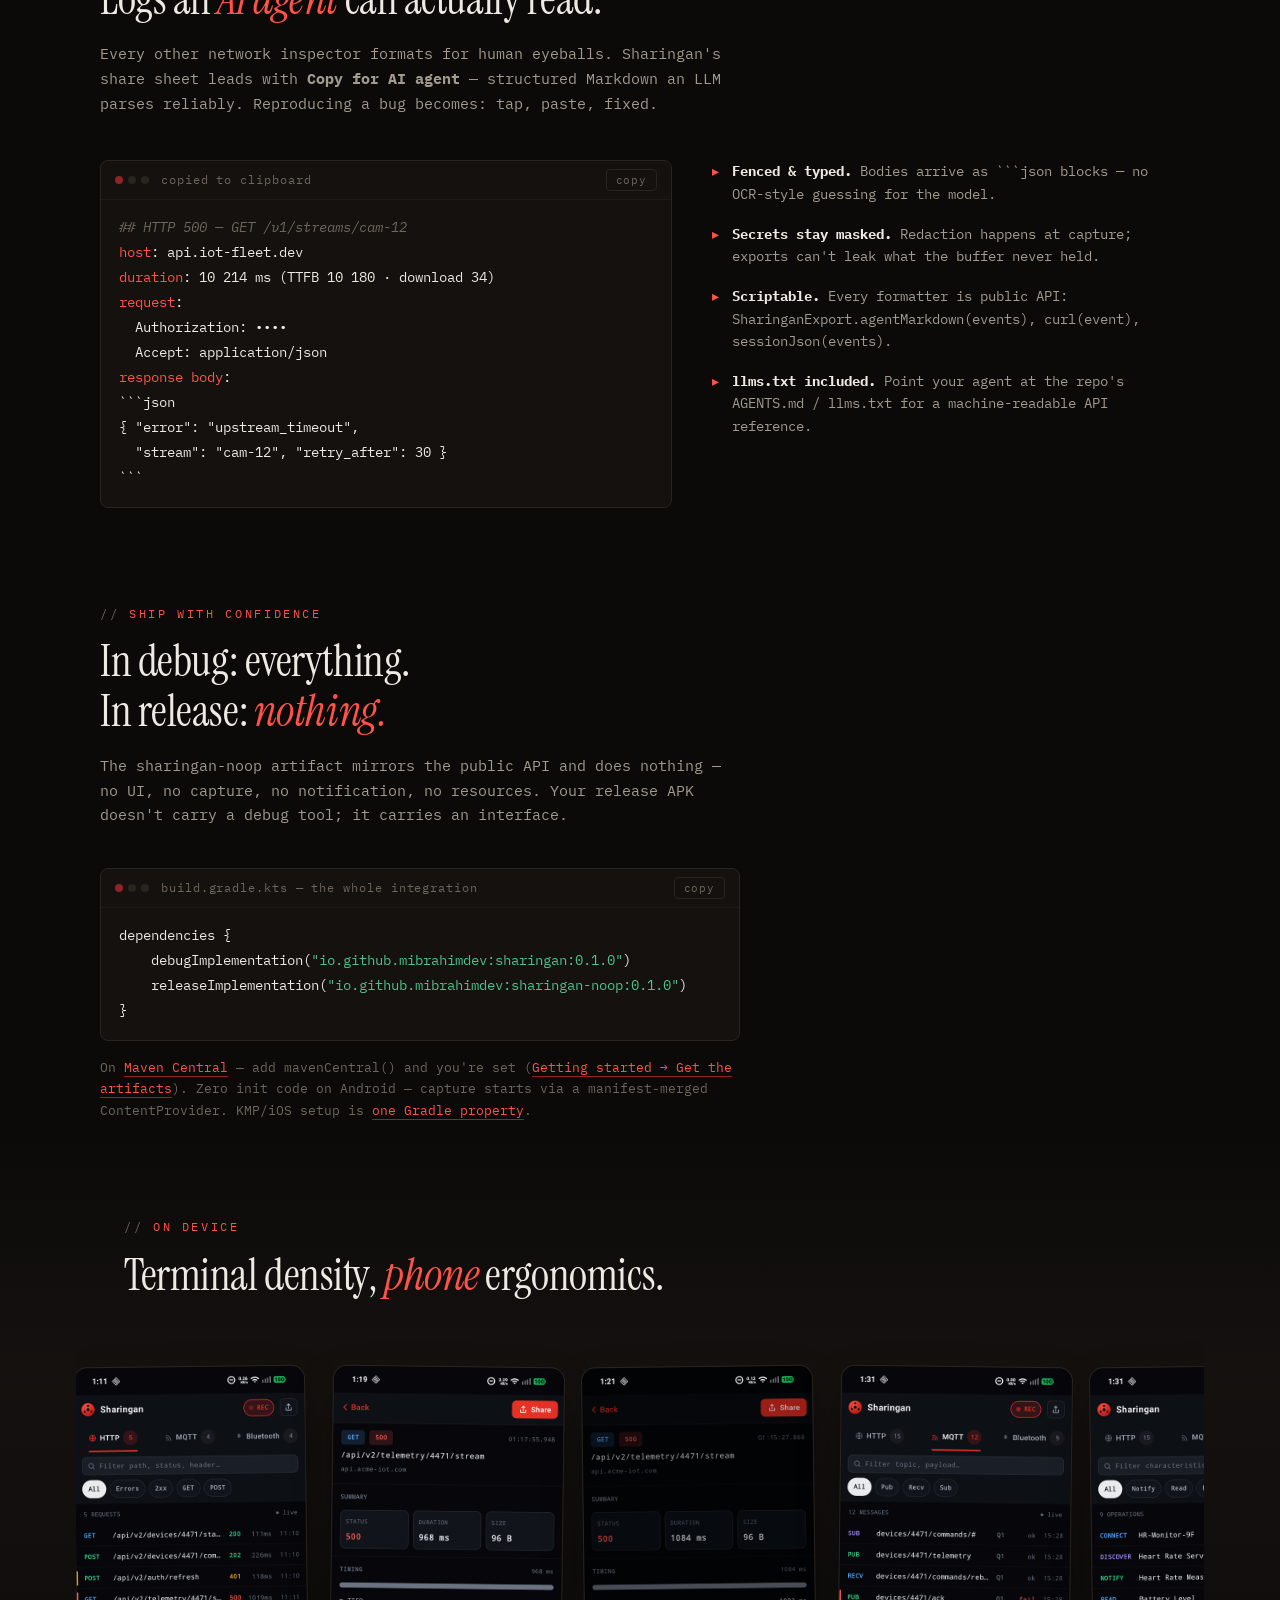
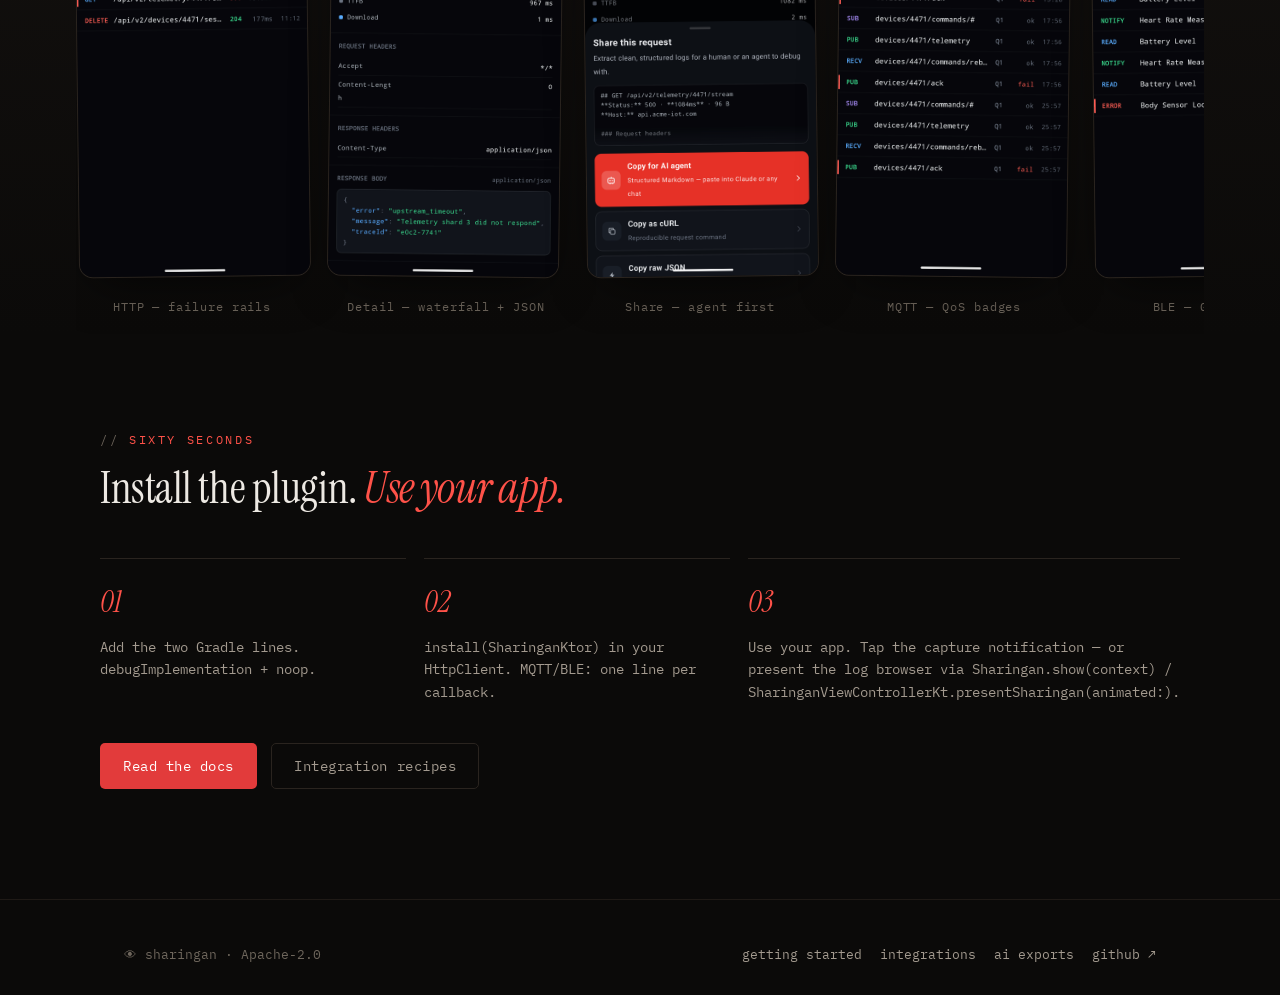
==== commit b61f2459: "Docs: switch consumer Maven coordinate to io.github.mibrahimdev (#6) Maven Central publishing uses t" ====
--- a/site/index.html
+++ b/site/index.html
@@ -147,11 +147,11 @@
   <div class="codeblock noop-block">
     <div class="cb-head"><div class="dots"><i></i><i></i><i></i></div>build.gradle.kts — the whole integration<button class="cb-copy" data-copy="gradle">copy</button></div>
     <pre id="copy-gradle"><code>dependencies {
-    debugImplementation(<span class="s">"dev.sharingan:sharingan:0.1.0"</span>)
-    releaseImplementation(<span class="s">"dev.sharingan:sharingan-noop:0.1.0"</span>)
+    debugImplementation(<span class="s">"io.github.mibrahimdev:sharingan:0.1.0"</span>)
+    releaseImplementation(<span class="s">"io.github.mibrahimdev:sharingan-noop:0.1.0"</span>)
 }</code></pre>
   </div>
-  <p class="noop-note">Not yet on Maven Central — see <a href="docs/getting-started.html#install">Getting started → Get the artifacts (publishToMavenLocal)</a>. Zero init code on Android — capture starts via a manifest-merged
+  <p class="noop-note">On <a href="https://central.sonatype.com/artifact/io.github.mibrahimdev/sharingan">Maven Central</a> — add <code>mavenCentral()</code> and you're set (<a href="docs/getting-started.html#install">Getting started → Get the artifacts</a>). Zero init code on Android — capture starts via a manifest-merged
   <code>ContentProvider</code>. KMP/iOS setup is <a href="docs/getting-started.html">one Gradle property</a>.</p>
 </section>
 
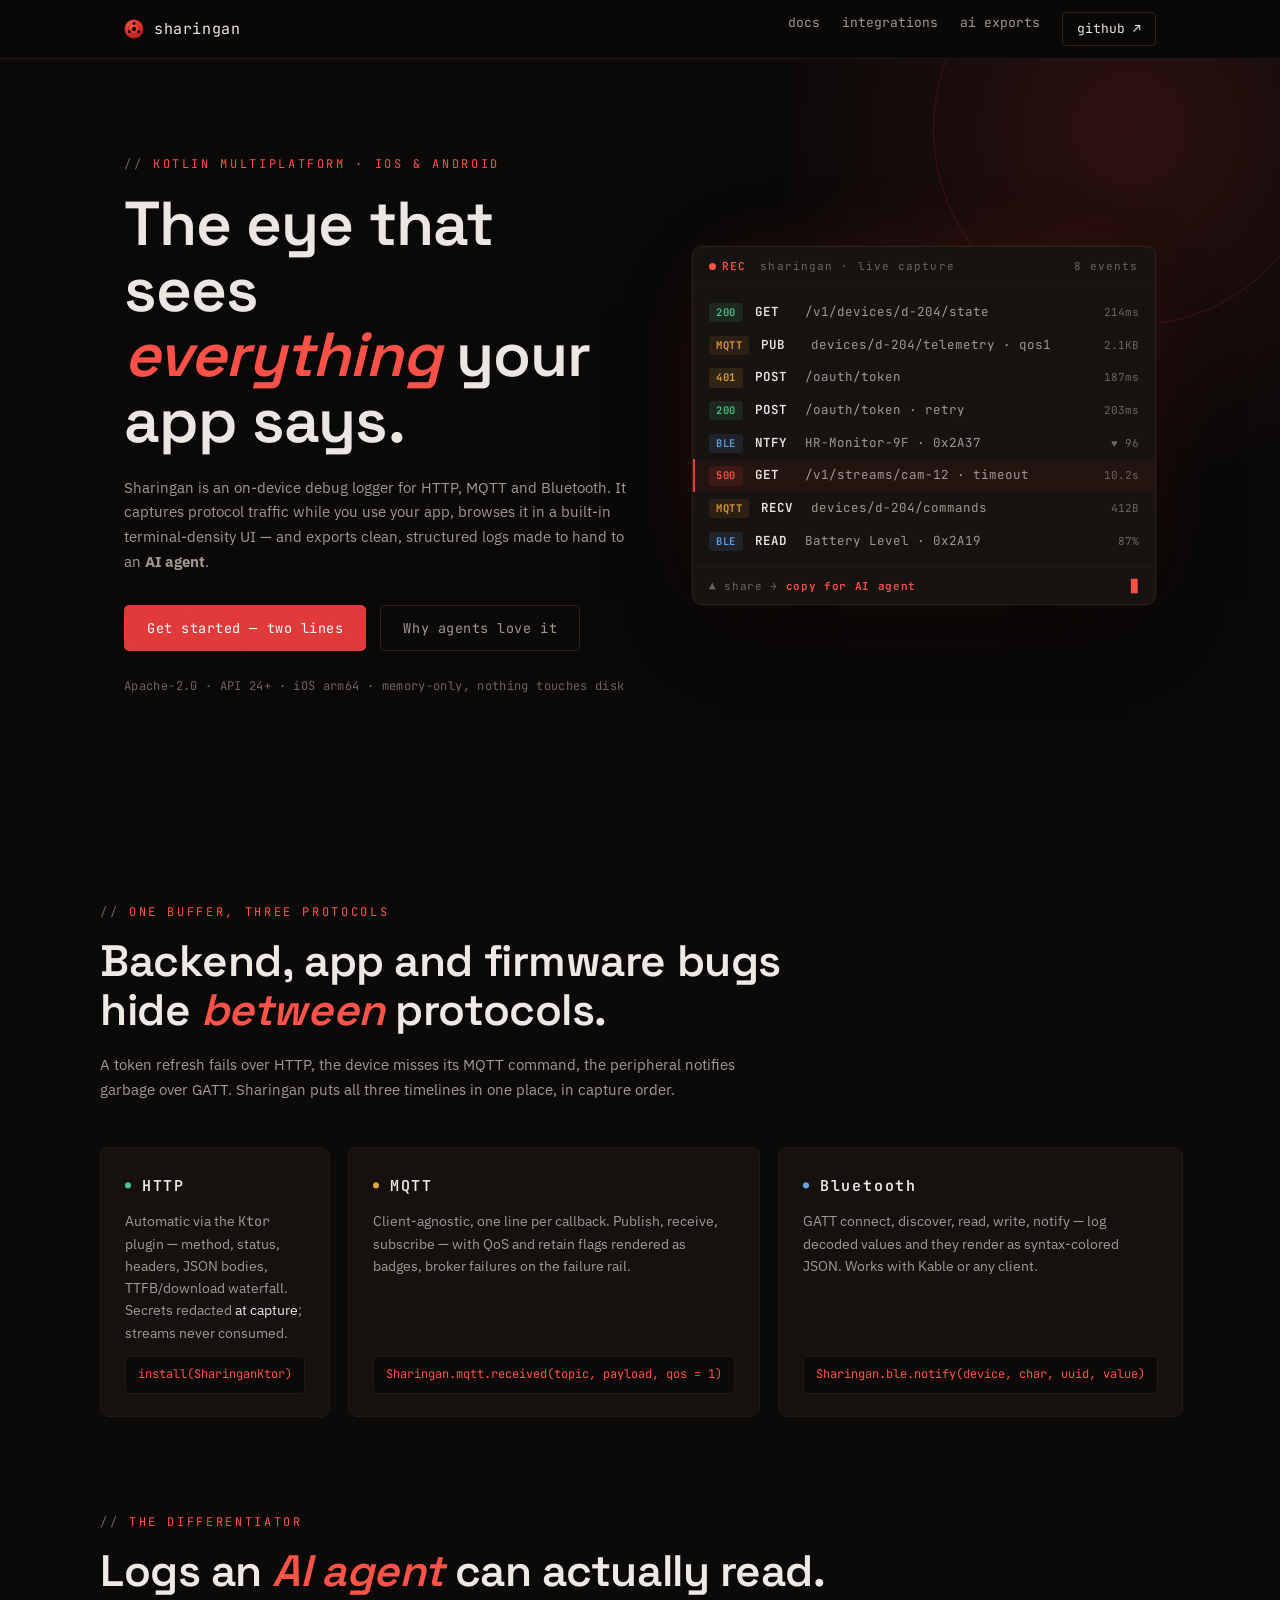
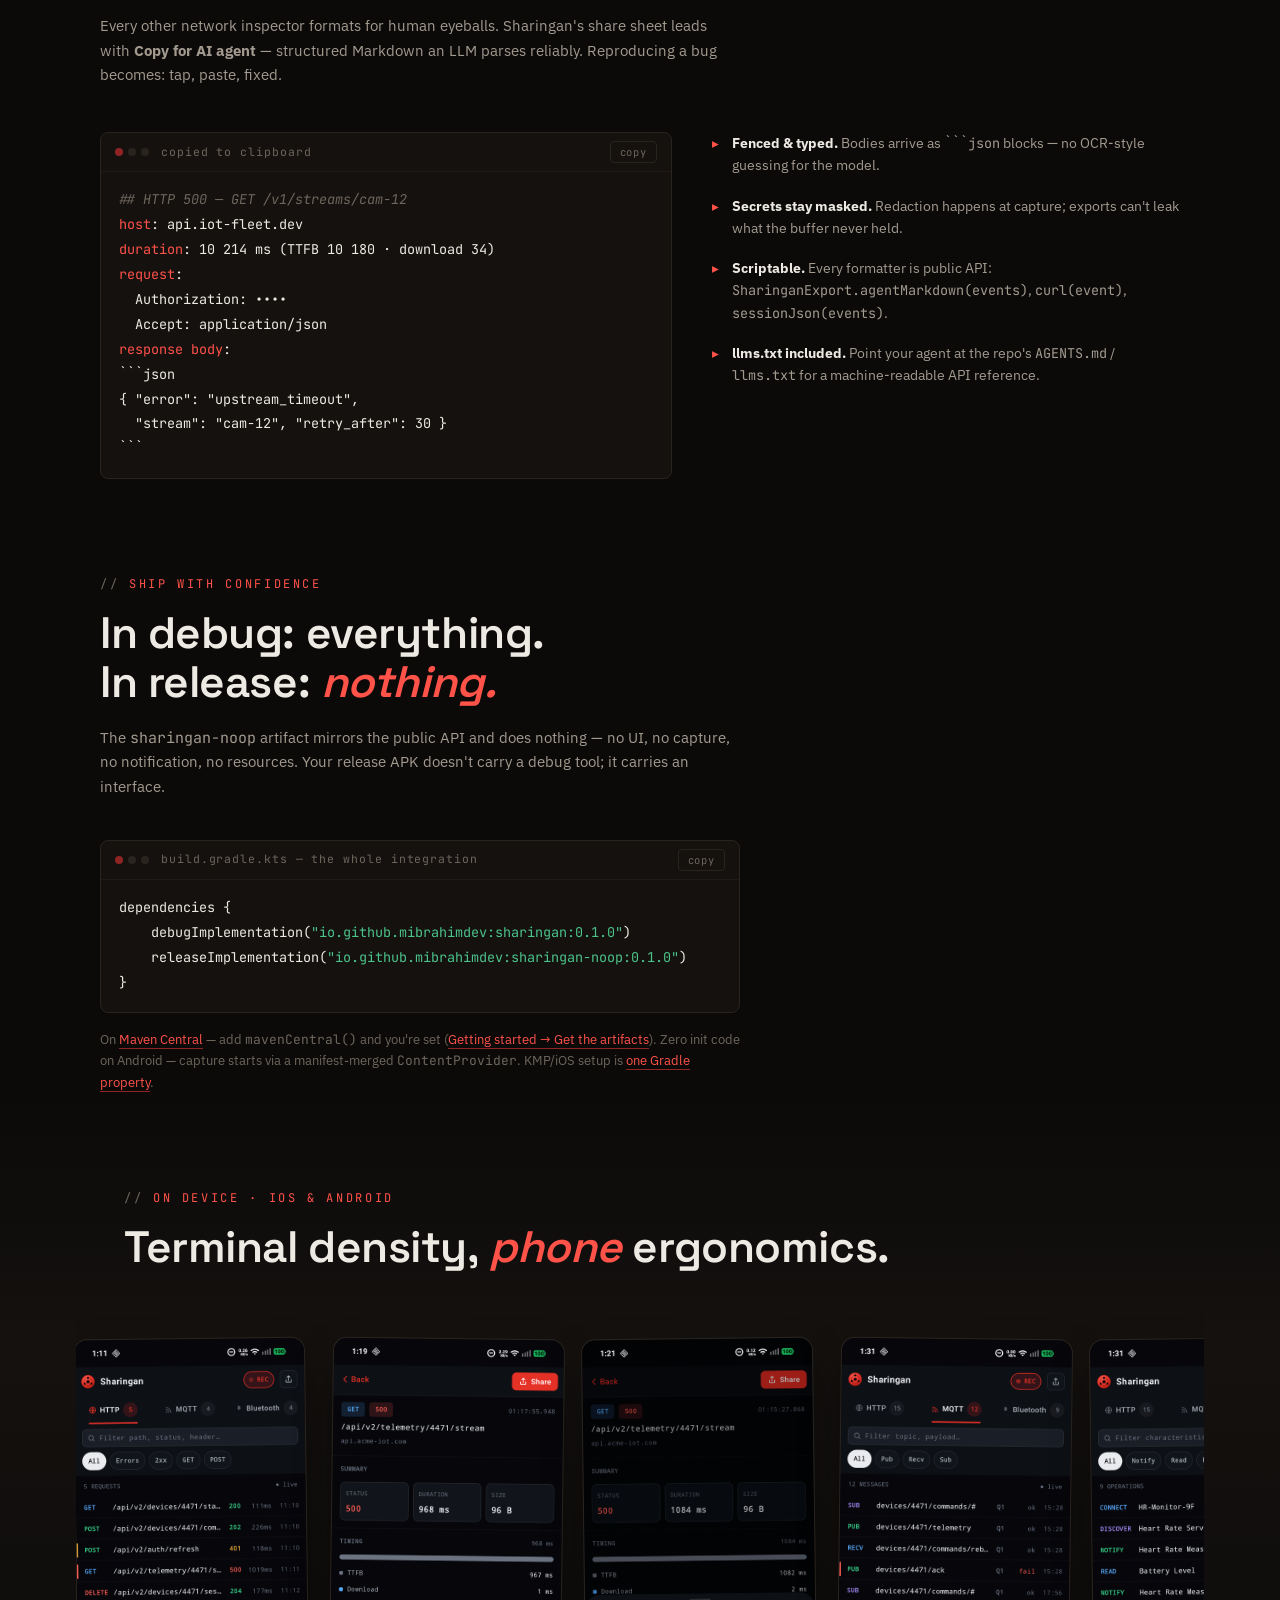
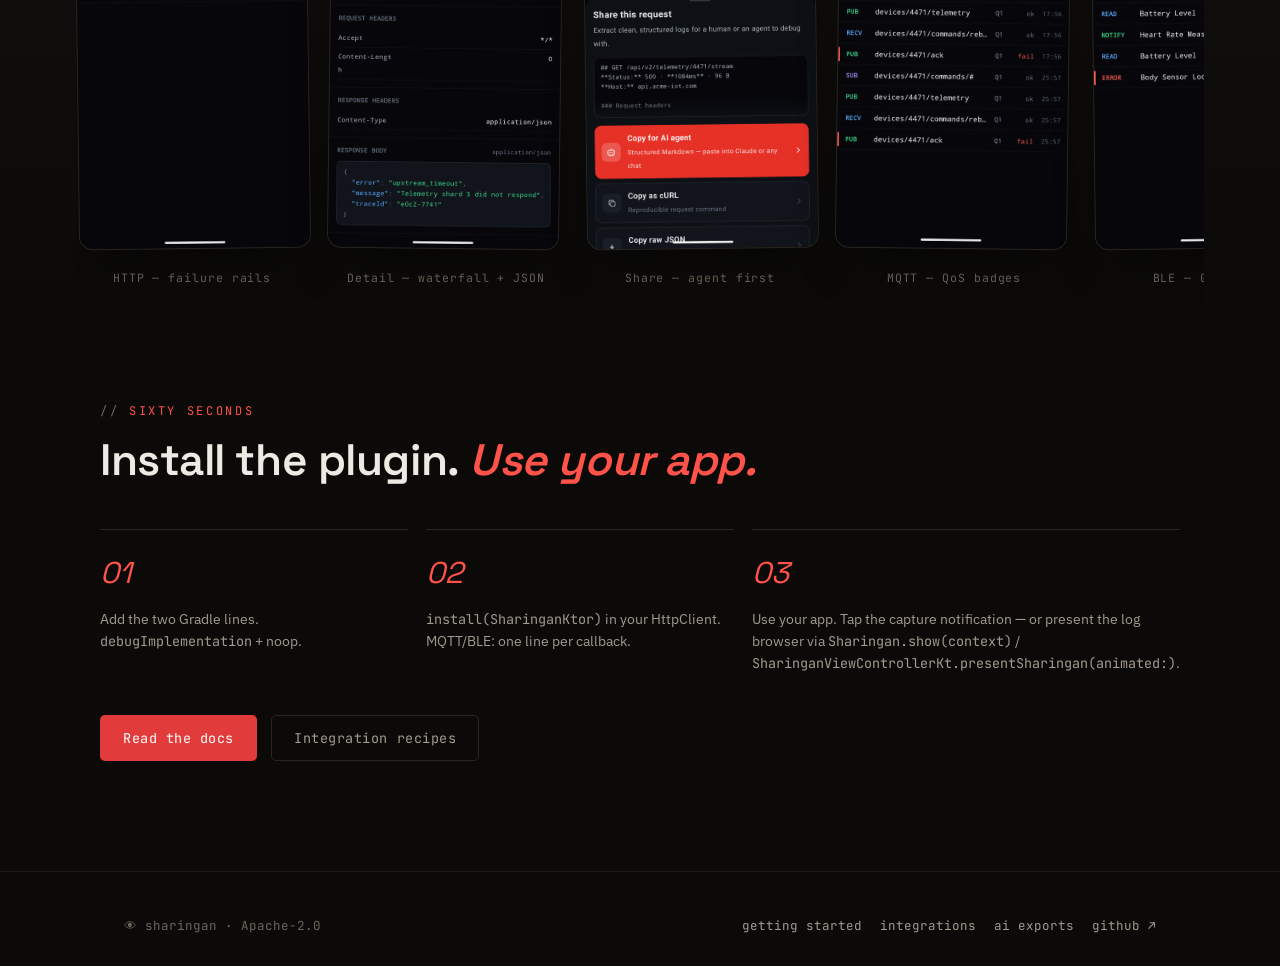
==== commit 7bc1d8f5: "Site: faithful Sharingan eye logo, personal-site fonts, iOS screenshots - Logo: replace the flat nav" ====
--- a/site/index.html
+++ b/site/index.html
@@ -7,17 +7,17 @@
 <meta name="description" content="Sharingan is an on-device debug logger for Kotlin Multiplatform. Live HTTP, MQTT and Bluetooth capture on iOS & Android, with exports built for AI agents. Zero release impact.">
 <link rel="preconnect" href="https://fonts.googleapis.com">
 <link rel="preconnect" href="https://fonts.gstatic.com" crossorigin>
-<link href="https://fonts.googleapis.com/css2?family=IBM+Plex+Mono:ital,wght@0,400;0,500;0,600;1,400&family=Instrument+Serif:ital@0;1&display=swap" rel="stylesheet">
+<link href="https://fonts.googleapis.com/css2?family=IBM+Plex+Sans:ital,wght@0,400;0,500;0,600;1,400&family=JetBrains+Mono:wght@400;500;600;700&family=Space+Grotesk:wght@400;500;600;700&display=swap" rel="stylesheet">
 <link rel="stylesheet" href="assets/style.css">
 <link rel="stylesheet" href="assets/landing.css">
-<link rel="icon" href="data:image/svg+xml,%3Csvg xmlns='http://www.w3.org/2000/svg' viewBox='0 0 32 32'%3E%3Ccircle cx='16' cy='16' r='14' fill='%23e23b3b'/%3E%3Ccircle cx='16' cy='16' r='6' fill='%230b0a09'/%3E%3Ccircle cx='16' cy='8.5' r='2.4' fill='%230b0a09'/%3E%3Ccircle cx='9.5' cy='19.5' r='2.4' fill='%230b0a09'/%3E%3Ccircle cx='22.5' cy='19.5' r='2.4' fill='%230b0a09'/%3E%3C/svg%3E">
+<link rel="icon" href="data:image/svg+xml,%3Csvg%20xmlns%3D%27http%3A%2F%2Fwww.w3.org%2F2000%2Fsvg%27%20viewBox%3D%270%200%2040%2040%27%3E%3Cdefs%3E%3CradialGradient%20id%3D%27i%27%20cx%3D%2715.44%27%20cy%3D%2712.4%27%20r%3D%2730.4%27%20gradientUnits%3D%27userSpaceOnUse%27%3E%3Cstop%20offset%3D%270%27%20stop-color%3D%27%23FF5A4E%27%2F%3E%3Cstop%20offset%3D%270.55%27%20stop-color%3D%27%23E5342B%27%2F%3E%3Cstop%20offset%3D%271%27%20stop-color%3D%27%23A21C16%27%2F%3E%3C%2FradialGradient%3E%3C%2Fdefs%3E%3Ccircle%20cx%3D%2720%27%20cy%3D%2720%27%20r%3D%2719%27%20fill%3D%27url%28%23i%29%27%2F%3E%3Ccircle%20cx%3D%2720%27%20cy%3D%2720%27%20r%3D%274.6%27%20fill%3D%27%230B0C0F%27%2F%3E%3Ccircle%20cx%3D%2720%27%20cy%3D%279.17%27%20r%3D%273%27%20fill%3D%27%230B0C0F%27%2F%3E%3Ccircle%20cx%3D%2729.38%27%20cy%3D%2725.42%27%20r%3D%273%27%20fill%3D%27%230B0C0F%27%2F%3E%3Ccircle%20cx%3D%2710.62%27%20cy%3D%2725.42%27%20r%3D%273%27%20fill%3D%27%230B0C0F%27%2F%3E%3C%2Fsvg%3E">
 </head>
 <body>
 
 <nav class="nav">
   <div class="nav-inner">
     <a class="nav-brand" href="index.html">
-      <svg class="eye" viewBox="0 0 32 32" aria-hidden="true"><circle cx="16" cy="16" r="14" fill="#e23b3b"/><circle cx="16" cy="16" r="6" fill="#0b0a09"/><circle cx="16" cy="8.5" r="2.4" fill="#0b0a09"/><circle cx="9.5" cy="19.5" r="2.4" fill="#0b0a09"/><circle cx="22.5" cy="19.5" r="2.4" fill="#0b0a09"/></svg>
+      <svg class="eye" viewBox="0 0 40 40" aria-hidden="true"><defs><radialGradient id="sharingan-iris" cx="15.44" cy="12.4" r="30.4" gradientUnits="userSpaceOnUse"><stop offset="0" stop-color="#FF5A4E"/><stop offset="0.55" stop-color="#E5342B"/><stop offset="1" stop-color="#A21C16"/></radialGradient></defs><circle cx="20" cy="20" r="19" fill="url(#sharingan-iris)"/><circle cx="20" cy="20" r="18.34" fill="none" stroke="#0B0C0F" stroke-opacity="0.22" stroke-width="1.33"/><circle cx="20" cy="20" r="10.83" fill="none" stroke="#0B0C0F" stroke-opacity="0.55" stroke-width="1.24"/><circle cx="20" cy="20" r="4.37" fill="#0B0C0F"/><circle cx="20" cy="9.17" r="2.95" fill="#0B0C0F"/><circle cx="29.38" cy="25.42" r="2.95" fill="#0B0C0F"/><circle cx="10.62" cy="25.42" r="2.95" fill="#0B0C0F"/></svg>
       sharingan
     </a>
     <div class="nav-links">
@@ -158,7 +158,7 @@
 <!-- ── screenshots ──────────────────────────────────────── -->
 <section class="section gallery-section">
   <div class="wrap">
-    <p class="kicker">on device</p>
+    <p class="kicker">on device · ios &amp; android</p>
     <h2 class="display">Terminal density, <em>phone</em> ergonomics.</h2>
   </div>
   <div class="gallery">
@@ -168,6 +168,12 @@
     <figure><img src="assets/screenshots/mqtt-dark.png" loading="lazy" alt="MQTT tab with QoS badges"><figcaption>MQTT — QoS badges</figcaption></figure>
     <figure><img src="assets/screenshots/ble-dark.png" loading="lazy" alt="Bluetooth tab with GATT operations"><figcaption>BLE — GATT ops</figcaption></figure>
     <figure><img src="assets/screenshots/home-light.png" loading="lazy" alt="Light mode home"><figcaption>Light — follows system</figcaption></figure>
+    <figure><img src="assets/screenshots/ios/ios-home-dark.png" loading="lazy" alt="Sharingan on iOS — HTTP tab with failure rails"><figcaption>iOS · HTTP failure rails</figcaption></figure>
+    <figure><img src="assets/screenshots/ios/ios-detail-error.png" loading="lazy" alt="iOS 500 error detail with timing waterfall and JSON body"><figcaption>iOS · detail waterfall</figcaption></figure>
+    <figure><img src="assets/screenshots/ios/ios-share-sheet.png" loading="lazy" alt="iOS share sheet with Copy for AI agent first"><figcaption>iOS · share — agent first</figcaption></figure>
+    <figure><img src="assets/screenshots/ios/ios-mqtt-dark.png" loading="lazy" alt="iOS MQTT tab with QoS badges"><figcaption>iOS · MQTT QoS</figcaption></figure>
+    <figure><img src="assets/screenshots/ios/ios-ble-dark.png" loading="lazy" alt="iOS Bluetooth tab with GATT operations"><figcaption>iOS · BLE GATT</figcaption></figure>
+    <figure><img src="assets/screenshots/ios/ios-home-light.png" loading="lazy" alt="Sharingan on iOS — HTTP tab in light mode"><figcaption>iOS · light mode</figcaption></figure>
   </div>
 </section>
 
--- a/site/assets/style.css
+++ b/site/assets/style.css
@@ -1,6 +1,6 @@
 /* ─────────────────────────────────────────────────────────────
    Sharingan site — terminal-noir, crimson eye.
-   Display: Instrument Serif · Mono: IBM Plex Mono
+   Display: Space Grotesk · Body: IBM Plex Sans · Mono: JetBrains Mono
    ───────────────────────────────────────────────────────────── */
 
 :root {
@@ -18,8 +18,9 @@
   --ok: #4cc38a;
   --warn: #e5a13b;
   --info: #62a0ea;
-  --mono: "IBM Plex Mono", ui-monospace, "SF Mono", Menlo, monospace;
-  --serif: "Instrument Serif", Georgia, serif;
+  --mono: "JetBrains Mono", ui-monospace, "SF Mono", Menlo, monospace;
+  --display: "Space Grotesk", system-ui, sans-serif;
+  --body: "IBM Plex Sans", system-ui, sans-serif;
   --maxw: 1080px;
 }
 
@@ -30,7 +31,7 @@
 body {
   background: var(--bg);
   color: var(--ink);
-  font-family: var(--mono);
+  font-family: var(--body);
   font-size: 15px;
   line-height: 1.65;
   -webkit-font-smoothing: antialiased;
@@ -71,6 +72,7 @@
   gap: 28px;
 }
 .nav-brand {
+  font-family: var(--mono);
   display: flex;
   align-items: center;
   gap: 10px;
@@ -80,6 +82,7 @@
 }
 .nav-brand .eye { width: 20px; height: 20px; }
 .nav-links {
+  font-family: var(--mono);
   display: flex;
   gap: 22px;
   margin-left: auto;
@@ -101,6 +104,7 @@
 .wrap { max-width: var(--maxw); margin: 0 auto; padding: 0 24px; }
 
 .kicker {
+  font-family: var(--mono);
   font-size: 12px;
   letter-spacing: 0.22em;
   text-transform: uppercase;
@@ -109,8 +113,8 @@
 .kicker::before { content: "// "; color: var(--ink-faint); }
 
 h2.display {
-  font-family: var(--serif);
-  font-weight: 400;
+  font-family: var(--display);
+  font-weight: 600;
   font-size: clamp(30px, 4.6vw, 44px);
   line-height: 1.12;
   letter-spacing: -0.01em;
@@ -130,6 +134,7 @@
   font-size: 13.5px;
 }
 .codeblock .cb-head {
+  font-family: var(--mono);
   display: flex;
   align-items: center;
   padding: 8px 14px;
@@ -203,6 +208,7 @@
 
 /* ── footer ──────────────────────────────────────────────── */
 footer {
+  font-family: var(--mono);
   border-top: 1px solid var(--line-soft);
   margin-top: 110px;
   padding: 44px 0 60px;
--- a/site/assets/landing.css
+++ b/site/assets/landing.css
@@ -41,8 +41,8 @@
   position: relative;
 }
 .hero h1 {
-  font-family: var(--serif);
-  font-weight: 400;
+  font-family: var(--display);
+  font-weight: 600;
   font-size: clamp(40px, 5.6vw, 62px);
   line-height: 1.06;
   letter-spacing: -0.015em;
@@ -50,10 +50,11 @@
 }
 .hero h1 em { color: var(--crimson-bright); }
 .hero-cta { display: flex; gap: 14px; flex-wrap: wrap; margin-top: 30px; }
-.hero-meta { margin-top: 26px; font-size: 12px; color: var(--ink-faint); letter-spacing: 0.03em; }
+.hero-meta { font-family: var(--mono); margin-top: 26px; font-size: 12px; color: var(--ink-faint); letter-spacing: 0.03em; }
 
 /* capture panel */
 .capture {
+  font-family: var(--mono);
   background: var(--bg-panel);
   border: 1px solid var(--line);
   border-radius: 10px;
@@ -160,6 +161,7 @@
 }
 .proto-card:hover { border-color: var(--crimson-dim); transform: translateY(-3px); }
 .proto-card h3 {
+  font-family: var(--mono);
   font-size: 15px;
   font-weight: 600;
   letter-spacing: 0.12em;
@@ -170,6 +172,7 @@
 .proto-card p { color: var(--ink-dim); font-size: 13.5px; flex: 1; }
 .proto-card p em { color: var(--ink); font-style: normal; }
 .proto-snippet {
+  font-family: var(--mono);
   display: block;
   font-size: 12px;
   color: var(--crimson-bright);
@@ -238,6 +241,7 @@
   box-shadow: 0 24px 60px -16px rgba(226, 59, 59, 0.25);
 }
 .gallery figcaption {
+  font-family: var(--mono);
   text-align: center;
   margin-top: 12px;
   font-size: 11.5px;
@@ -259,7 +263,7 @@
   color: var(--ink-dim);
 }
 .qs-n {
-  font-family: var(--serif);
+  font-family: var(--display);
   font-style: italic;
   font-size: 30px;
   color: var(--crimson-bright);
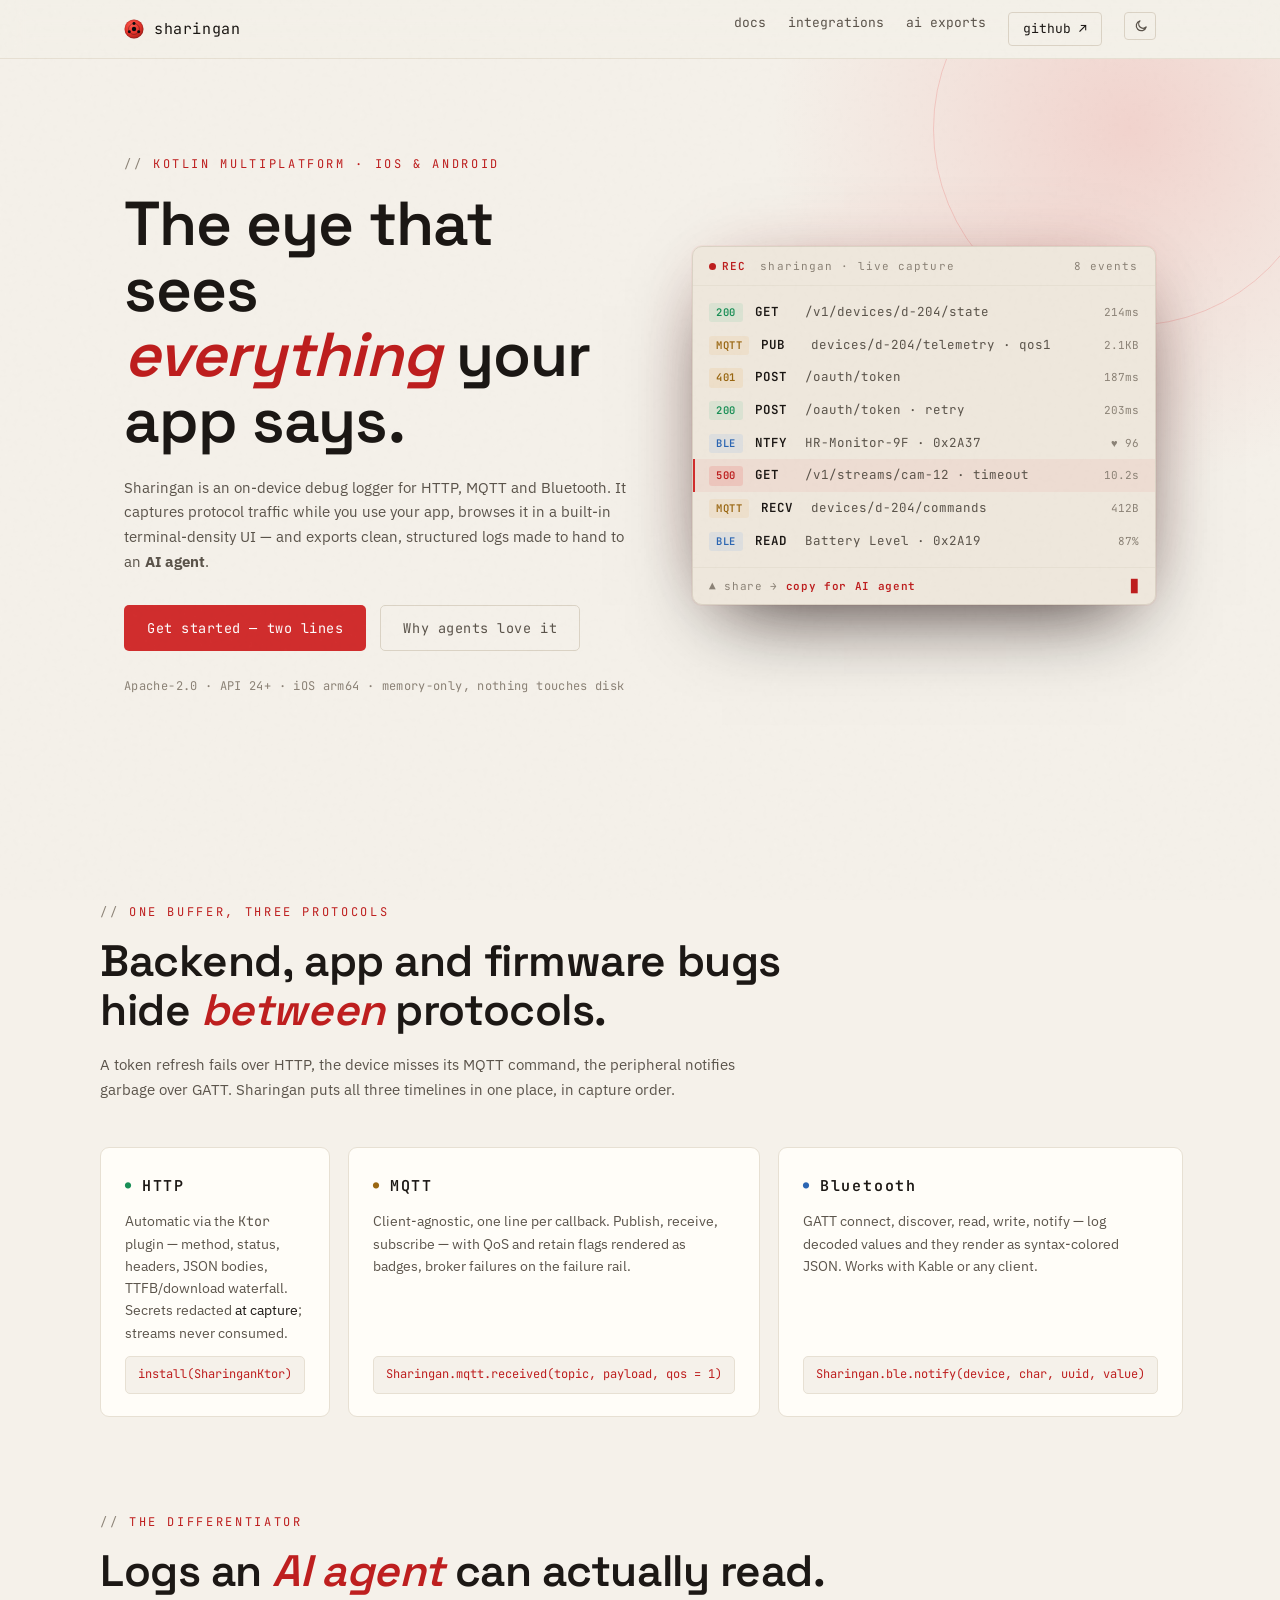
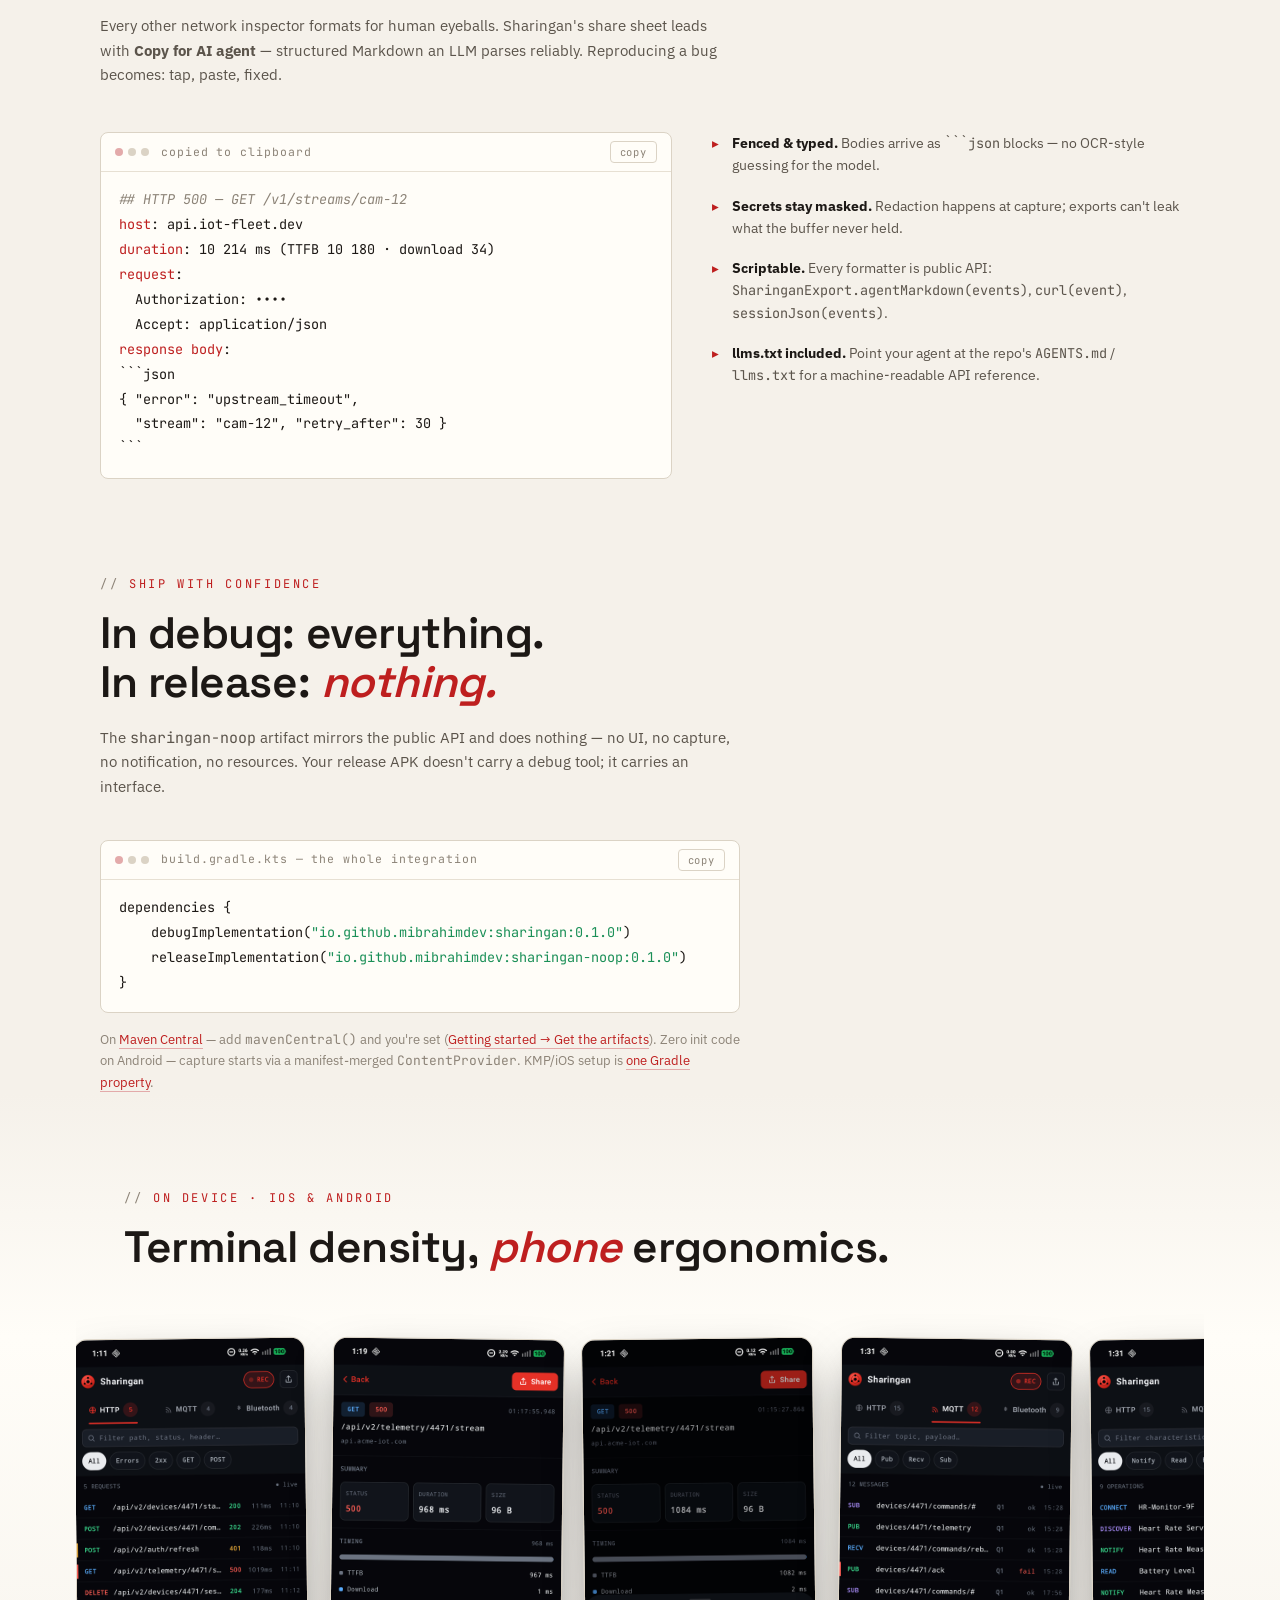
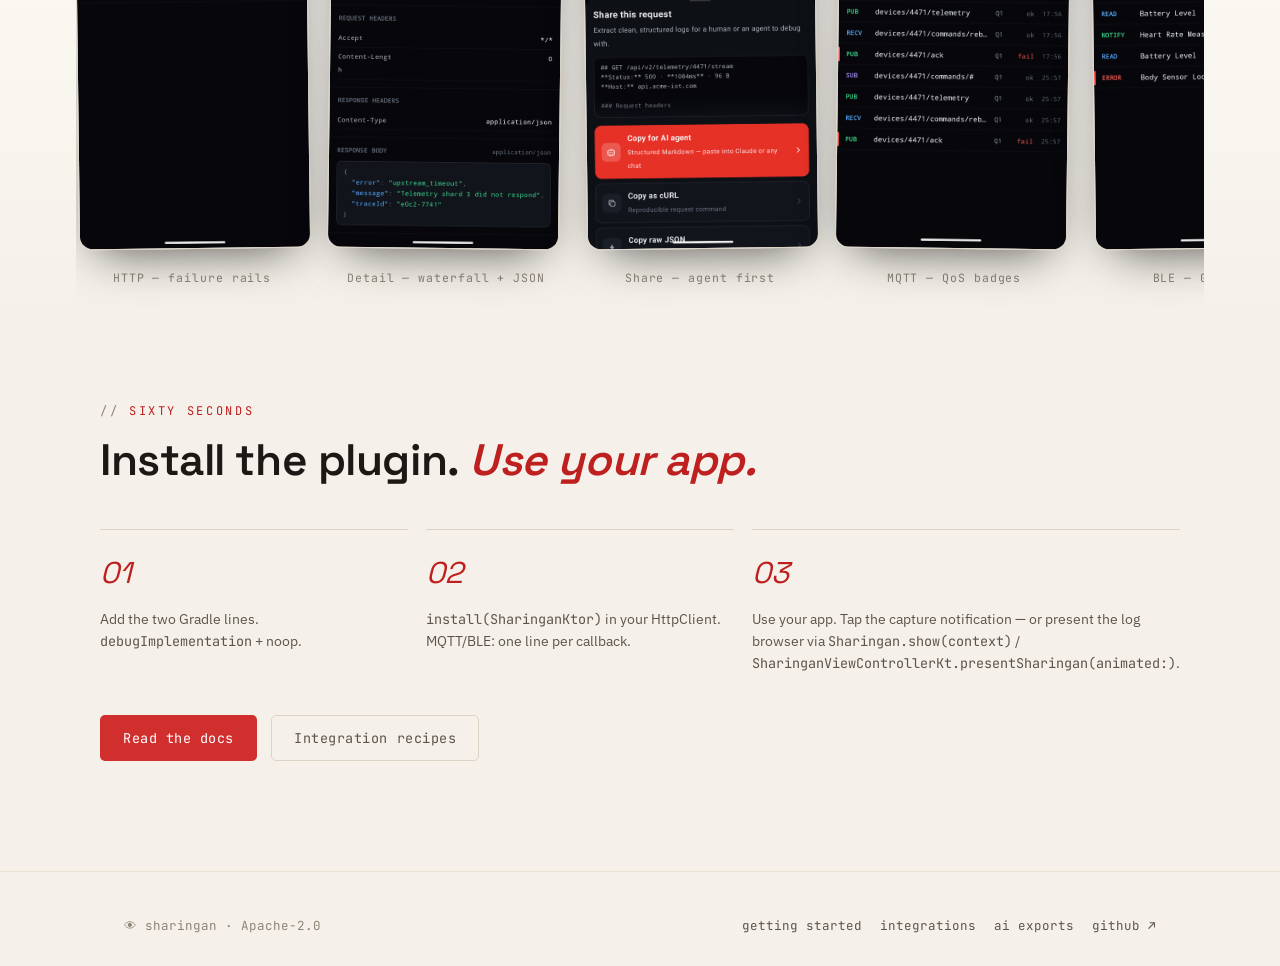
==== commit c53a3b2e: "Site: light/dark theme toggle; bump Pages workflow actions - Add a light/dark theme toggle — warm-pa" ====
--- a/site/index.html
+++ b/site/index.html
@@ -3,6 +3,7 @@
 <head>
 <meta charset="UTF-8">
 <meta name="viewport" content="width=device-width, initial-scale=1.0">
+<script>(function(){try{var t=localStorage.getItem("sharingan-theme");if(t!=="light"&&t!=="dark")t=(window.matchMedia&&window.matchMedia("(prefers-color-scheme: light)").matches)?"light":"dark";document.documentElement.setAttribute("data-theme",t);}catch(e){}})();</script>
 <title>Sharingan — see everything your app says. HTTP · MQTT · BLE logging for Kotlin Multiplatform</title>
 <meta name="description" content="Sharingan is an on-device debug logger for Kotlin Multiplatform. Live HTTP, MQTT and Bluetooth capture on iOS & Android, with exports built for AI agents. Zero release impact.">
 <link rel="preconnect" href="https://fonts.googleapis.com">
@@ -25,6 +26,7 @@
       <a href="docs/integrations.html" class="hide-sm">integrations</a>
       <a href="docs/ai-exports.html" class="hide-sm">ai&nbsp;exports</a>
       <a class="nav-gh" href="https://github.com/mibrahimdev/Sharingan">github&nbsp;↗</a>
+      <button class="theme-toggle" id="theme-toggle" type="button" aria-label="Toggle light and dark theme" title="Toggle theme"><svg class="ic-sun" viewBox="0 0 24 24" aria-hidden="true"><circle cx="12" cy="12" r="4"/><path d="M12 2v2M12 20v2M2 12h2M20 12h2M4.9 4.9l1.4 1.4M17.7 17.7l1.4 1.4M19.1 4.9l-1.4 1.4M6.3 17.7l-1.4 1.4"/></svg><svg class="ic-moon" viewBox="0 0 24 24" aria-hidden="true"><path d="M21 12.8A8 8 0 1 1 11.2 3a6 6 0 0 0 9.8 9.8z"/></svg></button>
     </div>
   </div>
 </nav>
--- a/site/assets/style.css
+++ b/site/assets/style.css
@@ -24,6 +24,24 @@
   --maxw: 1080px;
 }
 
+/* warm-paper light theme — cohesive with the terminal-noir dark default */
+:root[data-theme="light"] {
+  --bg: #f5f1ea;
+  --bg-raised: #fffdf8;
+  --bg-panel: #efe8dd;
+  --line: #dbd3c5;
+  --line-soft: #e7e0d3;
+  --ink: #1c1815;
+  --ink-dim: #5b544b;
+  --ink-faint: #8c8377;
+  --crimson: #d12e2e;
+  --crimson-bright: #be1f1f;
+  --crimson-dim: #e3aaaa;
+  --ok: #1a8f57;
+  --warn: #9a6712;
+  --info: #2c66b3;
+}
+
 * { margin: 0; padding: 0; box-sizing: border-box; }
 
 html { scroll-behavior: smooth; }
@@ -36,6 +54,7 @@
   line-height: 1.65;
   -webkit-font-smoothing: antialiased;
   overflow-x: hidden;
+  transition: background-color 0.3s ease, color 0.3s ease;
 }
 
 /* grain overlay */
@@ -48,6 +67,8 @@
   opacity: 0.5;
   background-image: url("data:image/svg+xml,%3Csvg viewBox='0 0 200 200' xmlns='http://www.w3.org/2000/svg'%3E%3Cfilter id='n'%3E%3CfeTurbulence type='fractalNoise' baseFrequency='0.9' numOctaves='2'/%3E%3CfeColorMatrix values='0 0 0 0 0 0 0 0 0 0 0 0 0 0 0 0 0 0 0.04 0'/%3E%3C/filter%3E%3Crect width='100%25' height='100%25' filter='url(%23n)'/%3E%3C/svg%3E");
 }
+/* the dark grain is too heavy on paper — lighten it */
+:root[data-theme="light"] body::before { opacity: 0.22; }
 
 ::selection { background: var(--crimson-dim); color: var(--ink); }
 
@@ -99,6 +120,33 @@
   transition: border-color 0.15s, color 0.15s;
 }
 .nav-gh:hover { border-color: var(--crimson); color: var(--crimson-bright); }
+.theme-toggle {
+  display: inline-flex;
+  align-items: center;
+  justify-content: center;
+  width: 32px;
+  height: 28px;
+  padding: 0;
+  background: none;
+  border: 1px solid var(--line);
+  border-radius: 4px;
+  color: var(--ink-dim);
+  cursor: pointer;
+  transition: color 0.15s, border-color 0.15s;
+}
+.theme-toggle:hover { color: var(--crimson-bright); border-color: var(--crimson); }
+.theme-toggle svg {
+  width: 15px;
+  height: 15px;
+  fill: none;
+  stroke: currentColor;
+  stroke-width: 2;
+  stroke-linecap: round;
+  stroke-linejoin: round;
+}
+.theme-toggle .ic-moon { display: none; }
+:root[data-theme="light"] .theme-toggle .ic-sun { display: none; }
+:root[data-theme="light"] .theme-toggle .ic-moon { display: inline; }
 
 /* ── shared bits ─────────────────────────────────────────── */
 .wrap { max-width: var(--maxw); margin: 0 auto; padding: 0 24px; }
